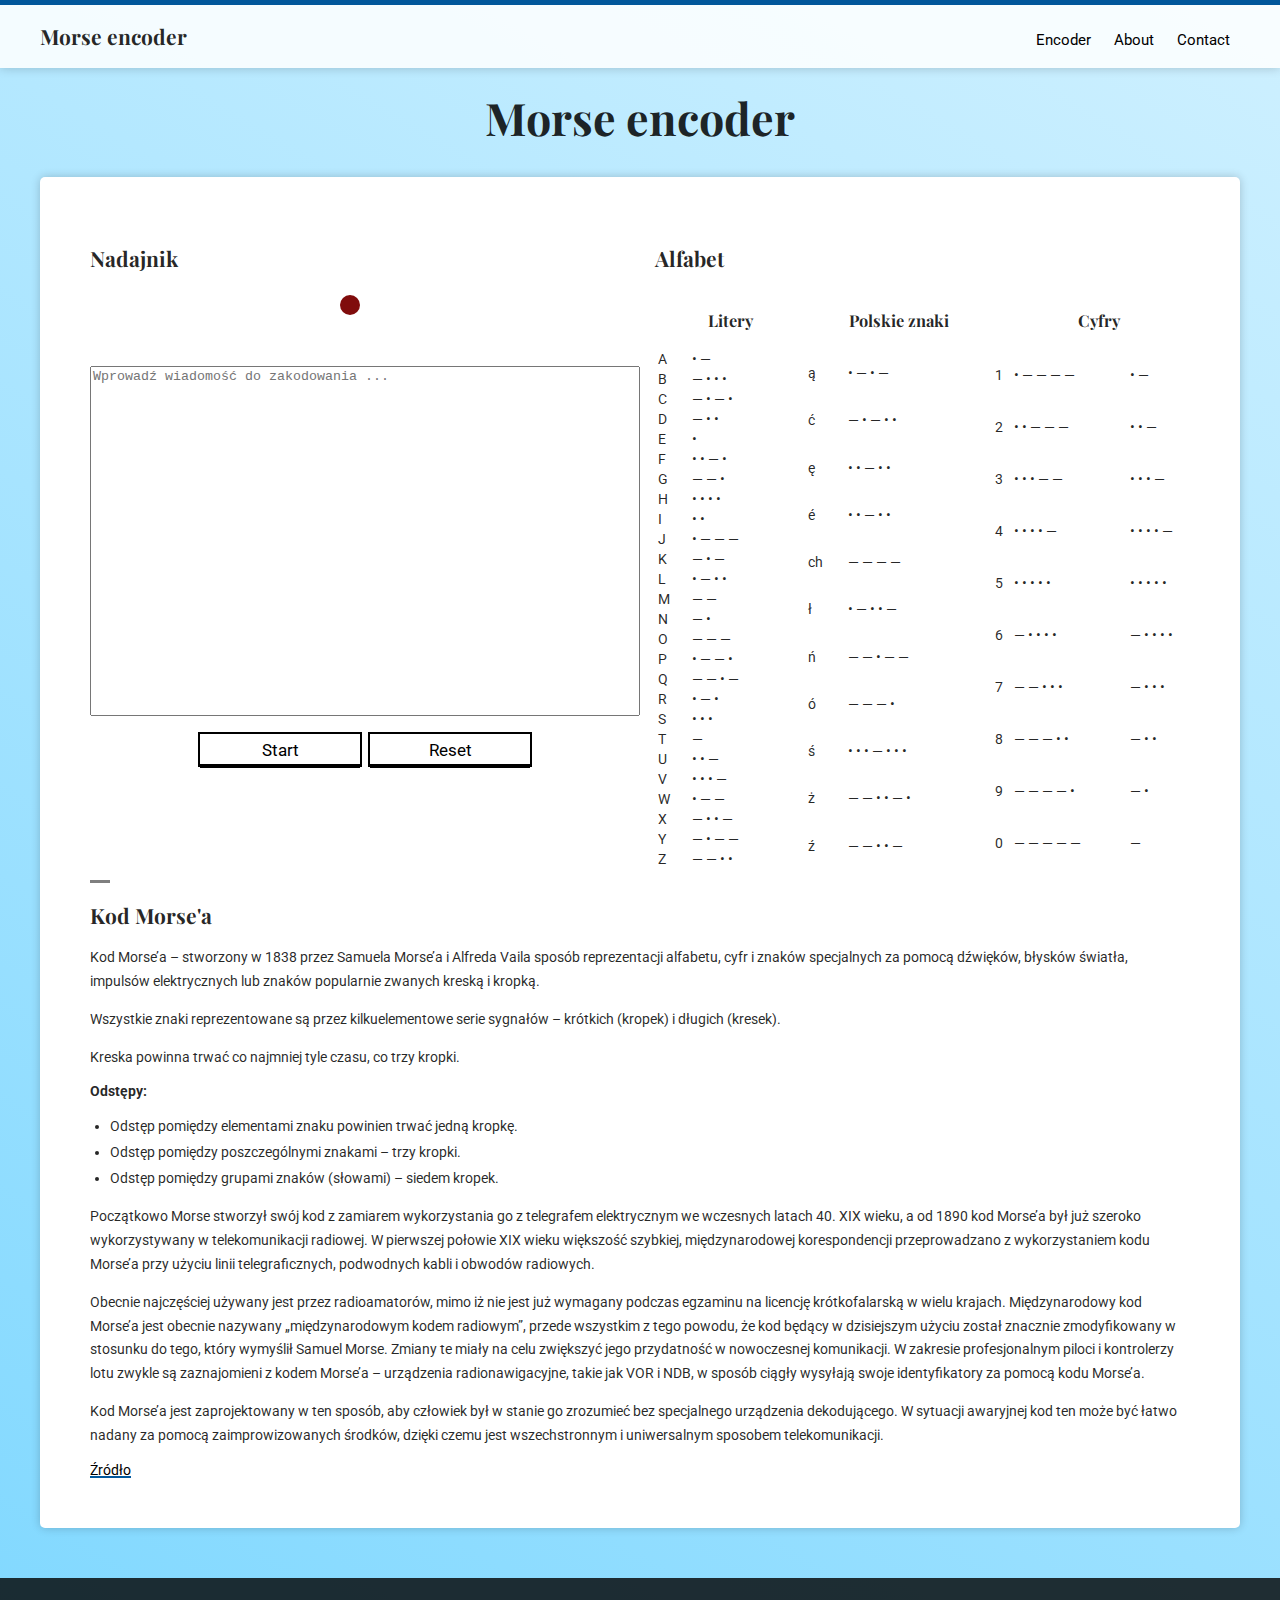
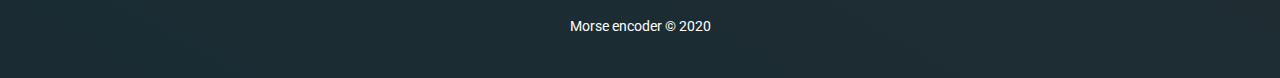
==== index.html @ 6fc6c6e4 "Add transmission tower image asset and move audio file to assets folder" ====
<!DOCTYPE html>
<html lang="pl">

<head>
    <meta charset="UTF-8">
    <meta name="viewport" content="width=device-width, initial-scale=1.0">
    <title>Morse encoder</title>
    <link rel="stylesheet" href="css/style.css">
</head>

<body>

    <div class="topbar">
        <div class="wrapper">
            <h2 class="logo">Morse encoder</h2>
            <ul class="nav">
                <li><a href="#encoder">Encoder</a></li>
                <li><a href="#about">About</a></li>
                <li><a href="#">Contact</a></li>
            </ul>
        </div>
    </div>

    <h1 class="title">Morse encoder</h1>
    <div class="wrapper">
        <div class="container">
            <div class="flex-row">
                <div>
                    <h2 id="encoder">Nadajnik</h2>
                    <div class="output">
                        <div class="flex-row">
                            <div class="flex-half">
                                <div class="blink float-right"></div>
                            </div>
                            <div class="flex-half">
                                <span class="float-left" id="character-display"></span>
                            </div>
                        </div>
                        <div class="flex-row">
                            <div id="outputText">0%</div>
                            <div id="progressBar"></div>
                        </div>
                    </div>
                    <form>
                        <textarea name="message" id="msg" cols="30" rows="10"
                            placeholder="Wprowadź wiadomość do zakodowania ..."></textarea>
                        <div class="controls">
                            <div class="btn"><span>Start</span></div>
                            <div class="btn"><span>Reset</span></div>
                        </div>
                    </form>
                </div>

                <div class="tables-wrapper">
                    <div class="dash left"></div>
                    <h2>Alfabet</h2>
                    <div class="flex-row tables">
                        <table id="letters-table">
                            <thead>
                                <th colspan="2">
                                    <h3>Litery</h3>
                                </th>
                            </thead>
                            <tr>
                                <td>A
                                </td>
                                <td>• —
                                </td>
                            </tr>
                            <tr>
                                <td>B
                                </td>
                                <td>— • • •
                                </td>
                            </tr>

                            <tr>
                                <td>C
                                </td>
                                <td>— • — •
                                </td>
                            </tr>

                            <tr>
                                <td>D
                                </td>
                                <td>— • •
                                </td>
                            </tr>

                            <tr>
                                <td>E
                                </td>
                                <td>•
                                </td>
                            </tr>

                            <tr>
                                <td>F
                                </td>
                                <td>• • — •
                                </td>
                            </tr>

                            <tr>
                                <td>G
                                </td>
                                <td>— — •
                                </td>
                            </tr>

                            <tr>
                                <td>H
                                </td>
                                <td>• • • •
                                </td>
                            </tr>

                            <tr>
                                <td>I
                                </td>
                                <td>• •
                                </td>
                            </tr>

                            <tr>
                                <td>J
                                </td>
                                <td>• — — —
                                </td>
                            </tr>

                            <tr>
                                <td>K
                                </td>
                                <td>— • —
                                </td>
                            </tr>

                            <tr>
                                <td>L
                                </td>
                                <td>• — • •
                                </td>
                            </tr>

                            <tr>
                                <td>M
                                </td>
                                <td>— —
                                </td>
                            </tr>
                            <tr>
                                <td>N
                                </td>
                                <td>— •
                                </td>
                            </tr>
                            <tr>
                                <td>O
                                </td>
                                <td>— — —
                                </td>
                            </tr>
                            <tr>
                                <td>P
                                </td>
                                <td>• — — •
                                </td>
                            </tr>
                            <tr>
                                <td>Q
                                </td>
                                <td>— — • —
                                </td>
                            </tr>
                            <tr>
                                <td>R
                                </td>
                                <td>• — •
                                </td>
                            </tr>
                            <tr>
                                <td>S
                                </td>
                                <td>• • •
                                </td>
                            </tr>
                            <tr>
                                <td>T
                                </td>
                                <td>—
                                </td>
                            </tr>
                            <tr>
                                <td>U
                                </td>
                                <td>• • —
                                </td>
                            </tr>

                            <tr>
                                <td>V
                                </td>
                                <td>• • • —
                                </td>
                            </tr>
                            <tr>
                                <td>W
                                </td>
                                <td>• — —
                                </td>
                            </tr>
                            <tr>
                                <td>X
                                </td>
                                <td>— • • —
                                </td>
                            </tr>
                            <tr>
                                <td>Y
                                </td>
                                <td>— • — —
                                </td>

                            </tr>
                            <tr>
                                <td>Z
                                </td>
                                <td>— — • •
                                </td>
                            </tr>
                        </table>

                        <table id="letters-polish-table">
                            <thead>
                                <th colspan="2">
                                    <h3>Polskie znaki</h3>
                                </th>
                            </thead>
                            <tr>
                                <td>ą
                                </td>
                                <td>• — • —
                                </td>
                            </tr>
                            <tr>
                                <td>ć
                                </td>
                                <td>— • — • •
                                </td>
                            </tr>
                            <tr>
                                <td>ę
                                </td>
                                <td>• • — • •
                                </td>
                            </tr>
                            <tr>
                                <td>é
                                </td>
                                <td>• • — • •
                                </td>
                            </tr>
                            <tr>
                                <td>ch
                                </td>
                                <td>— — — —
                                </td>
                            </tr>
                            <tr>
                                <td>ł
                                </td>
                                <td>• — • • —
                                </td>
                            </tr>
                            <tr>
                                <td>ń
                                </td>
                                <td>— — • — —
                                </td>
                            </tr>
                            <tr>
                                <td>ó
                                </td>
                                <td>— — — •
                                </td>
                            </tr>
                            <tr>
                                <td>ś
                                </td>
                                <td>• • • — • • •
                                </td>
                            </tr>
                            <tr>
                                <td>ż
                                </td>
                                <td>— — • • — •
                                </td>
                            </tr>
                            <tr>
                                <td>ź
                                </td>
                                <td>— — • • —
                                </td>
                            </tr>
                        </table>

                        <table id="numbers-table">
                            <thead>
                                <th colspan="3">
                                    <h3>Cyfry</h3>
                                </th>
                            </thead>
                            <tr>
                                <td>1
                                </td>
                                <td>• — — — —
                                </td>
                                <td>• —
                                </td>
                            </tr>
                            <tr>
                                <td>2
                                </td>
                                <td>• • — — —
                                </td>
                                <td>• • —
                                </td>
                            </tr>
                            <tr>
                                <td>3
                                </td>
                                <td>• • • — —
                                </td>
                                <td>• • • —
                                </td>
                            </tr>
                            <tr>
                                <td>4
                                </td>
                                <td>• • • • —
                                </td>
                                <td>• • • • —
                                </td>
                            </tr>
                            <tr>
                                <td>5
                                </td>
                                <td>• • • • •
                                </td>
                                <td>• • • • •
                                </td>
                            </tr>
                            <tr>
                                <td>6
                                </td>
                                <td>— • • • •
                                </td>
                                <td>— • • • •
                                </td>
                            </tr>
                            <tr>
                                <td>7
                                </td>
                                <td>— — • • •
                                </td>
                                <td>— • • •
                                </td>
                            </tr>
                            <tr>
                                <td>8
                                </td>
                                <td>— — — • •
                                </td>
                                <td>— • •
                                </td>
                            </tr>
                            <tr>
                                <td>9
                                </td>
                                <td>— — — — •
                                </td>
                                <td>— •
                                </td>
                            </tr>
                            <tr>
                                <td>0
                                </td>
                                <td>— — — — —
                                </td>
                                <td>—
                                </td>
                            </tr>
                        </table>
                    </div>
                </div>

            </div>

            <div class="dash left"></div>

            <h2 id="about">Kod Morse'a</h2>

            <p>Kod Morse’a – stworzony w 1838 przez Samuela Morse’a i Alfreda Vaila sposób reprezentacji alfabetu,
                cyfr i znaków specjalnych za pomocą dźwięków, błysków światła, impulsów elektrycznych lub znaków
                popularnie zwanych kreską i kropką.</p>

            <p>Wszystkie znaki reprezentowane są przez kilkuelementowe serie sygnałów – krótkich (kropek) i długich
                (kresek).</p>

            <p>Kreska powinna trwać co najmniej tyle czasu, co trzy kropki.</p>

            <b>Odstępy:</b>
            <ul>
                <li>Odstęp pomiędzy elementami znaku powinien trwać jedną kropkę.</li>
                <li>Odstęp pomiędzy poszczególnymi znakami – trzy kropki.</li>
                <li>Odstęp pomiędzy grupami znaków (słowami) – siedem kropek.</li>
            </ul>

            <p>Początkowo Morse stworzył swój kod z zamiarem wykorzystania go z telegrafem elektrycznym we wczesnych
                latach 40. XIX wieku, a od 1890 kod Morse’a był już szeroko wykorzystywany w telekomunikacji radiowej. W
                pierwszej połowie XIX wieku większość szybkiej, międzynarodowej korespondencji przeprowadzano z
                wykorzystaniem kodu Morse’a przy użyciu linii telegraficznych, podwodnych kabli i obwodów radiowych.</p>

            <p>Obecnie najczęściej używany jest przez radioamatorów, mimo iż nie jest już wymagany podczas egzaminu na
                licencję krótkofalarską w wielu krajach. Międzynarodowy kod Morse’a jest obecnie nazywany
                „międzynarodowym kodem radiowym”, przede wszystkim z tego powodu, że kod będący w dzisiejszym użyciu
                został znacznie zmodyfikowany w stosunku do tego, który wymyślił Samuel Morse. Zmiany te miały na celu
                zwiększyć jego przydatność w nowoczesnej komunikacji. W zakresie profesjonalnym piloci i kontrolerzy
                lotu zwykle są zaznajomieni z kodem Morse’a – urządzenia radionawigacyjne, takie jak VOR i NDB, w sposób
                ciągły wysyłają swoje identyfikatory za pomocą kodu Morse’a.</p>

            <p>Kod Morse’a jest zaprojektowany w ten sposób, aby człowiek był w stanie go zrozumieć bez specjalnego
                urządzenia dekodującego. W sytuacji awaryjnej kod ten może być łatwo nadany za pomocą zaimprowizowanych
                środków, dzięki czemu jest wszechstronnym i uniwersalnym sposobem telekomunikacji.</p>

            <a href="https://pl.wikipedia.org/wiki/Kod_Morse%E2%80%99a" target="_blank">Źródło</a>
        </div>
    </div>

    <footer>
        <div class="wrapper">
            <span class="copyright">Morse encoder &copy; 2020</span>
        </div>
    </footer>

    <audio src="assets/audio/beep.mp3" id="audio" loop></audio>

    <script src="js/main.js"></script>
</body>

</html>
---- css/style.css ----
@import url('https://fonts.googleapis.com/css?family=Playfair+Display|Roboto');

html {
    box-sizing: border-box;
    font-size: 14px;
}

body {
    margin: 0;
    font-family: 'Roboto', Tahoma, Geneva, Verdana, sans-serif;
    height: 100%;
    background: linear-gradient(30deg,#80D8FF, rgb(206, 240, 255));
    color: rgba(0,0,0,0.85);
}

h1, h2, h3, h4, h5, h6 {
    font-family: 'Playfair Display', Times, serif;
}

p {
    line-height: 1.7em;
    font-size: 1rem;
}

ul {
    padding: 0 20px;
}

ul li {
    padding: 5px 0;
}

.container a {
    text-decoration: none;
    color: #000;
    z-index: 3;
    position: relative;
}

.container a::after {
    content: '';
    position: absolute;
    width: 100%;
    height: 2px;
    background: #01579B;
    bottom: 0;
    left: 0;
    z-index: 1;
    transition: all 0.15s;
}

.container a:hover::after {
    height: 100%;
    z-index: -1;
}

.title {
    text-align: center;
    margin-top: 20px;
    font-size: 3.2rem;
}

.wrapper {
    max-width: 60%;
    margin: 0 auto;
}

.container {
    margin: 20px auto;
    padding: 50px;
    background: #fff;
    border-radius: 5px;
    box-shadow: 0 0 10px rgba(0,0,0,0.2);
}

.topbar {
    background: rgba(255,255,255,0.85);
    box-shadow: 0 0 10px rgba(0,0,0,0.2);
    border-top: 5px solid #01579B;
}

.topbar .wrapper {
    display: flex;
    flex-direction: row;
    align-items: baseline;
}

.logo {
    display: inline-block;
    margin-right: 10px;
    flex: 1 0 auto;
}

.nav {
    flex: 0 1 auto;
    list-style: none;
    margin: 0;
    padding: 0;
}

.nav li {
    display: inline-block;
}

.nav li a {
    padding: 15px 10px;
    color: black;
    text-decoration: none;
    font-size: 1.1rem;
    transition: all 0.25s;
}

.nav li a:hover {
    color: #01579B;
}

.dash {
    width: 20px;
    height: 3px;
    background: rgba(0,0,0,0.5);
    margin: 10px auto;
}

.dash.left {
    margin: 10px 0;
}

.flex-row {
    display: flex;
    flex-direction: row;
}

.flex-half {
    flex: 1 0 50%;
}

table {
    flex: 1 0 auto;
}

#msg {
    width: 100%;
    height: 200px;
    resize: none;
    box-sizing: border-box;
}

form {
    margin: auto;
    flex: 1 0 50%;
}

form .controls {
    padding: 10px 0;
}

.controls {
    display: flex;
    justify-content: center;
}

.controls .btn {
    min-width: 150px;
    padding: 5px;
    margin: 3px;
    border: 2px solid black;
    font-size: 1.3em;
    background-color: white;
    color: black;
    cursor: pointer;
    position: relative;
    text-align: center;
}

.controls .btn span {
    position: relative;
    z-index: 30;
    transition: all 0.25s;
    color: black;
    font-size: 1.2rem;
}

.controls .btn:after {
    content: '';
    width: 100%;
    height: 4px;
    background-color: black;
    position: absolute;
    top: 30px;
    left: 0;
    z-index: 1;
    transition: all 0.25s;
}

.controls .btn:hover:after {
    height: 100%;
    top: 0;
    background-color: black;
}

.btn:hover span {
    color: white;
}

.output {
    margin-bottom: 20px;
    flex: 1 0 50%;
    display: flex;
    flex-direction: column;
    align-items: center;
}

.output .flex-row {
    width: 100%;
}

#progressBar {
    align-self: center;
    text-align: right;
    margin-left: 5px;
    height: 5px;
    font-size: 0.8rem;
    transition: all 0.25s;
    width: 0;
    position: relative;
    background-color: rgba(0,0,0,0.2);
    color: white;
}

#progressBar.empty {
    width: 0;
}

#progressBar.complete {
    background-color: lightgreen;
}

#outputText {
    opacity: 1;
}

.float-right {
    float: right;
}

.float-left {
    float: left;
}

.blink {
    width: 20px;
    height: 20px;
    border-radius: 50%;
    background-color: rgb(128, 12, 12);
    transition: all 0.15s;
    margin: 5px;
    margin-bottom: 15px;
}

.blink.on {
    background-color: rgb(204, 22, 22);
    box-shadow: rgba(0, 0, 0, 0.2) 0 -1px 7px 1px, inset #441313 0 -1px 9px, rgba(255, 0, 0, 0.5) 0 2px 12px;
}

.blink.off {
    background-color: rgba(0,0,0,0.2);
}

#character-display {
    text-align: center;
    font-size: 1.6rem;
    display: inline-block;
}

footer {
    background: rgba(0,0,0,0.8);
    color: #fff;
    text-align: center;
    margin-top: 50px;
    min-height: 100px;
}

footer .wrapper {
    display: flex;
    align-content: center;
}

.copyright {
    margin-top: 40px;
    flex: 1 0 auto;
}

@media screen and (max-width: 1000px) {

    .wrapper {
        max-width: 650px;
    }

    .flex-row {
        display: block;
    }

    .output .flex-row {
        display: flex;
    }

    .flex-row.tables {
        display: flex;
    }

}

@media screen and (min-width: 1000px) {
    
    .flex-row > div {
        flex: 1 0 50%;
        box-sizing: border-box;
    }

    #outputText {
        flex: 0 1 auto;
    }

    #progressBar {
        flex: 1 1 auto;
    }

    .tables-wrapper {
        margin-left: 15px;
    }

    .tables-wrapper .dash {
        display: none;
    }

    #msg {
        height: 350px;
    }

}

@media screen and (min-width: 1200px) {

    .wrapper {
        max-width: 1200px;
    }

}
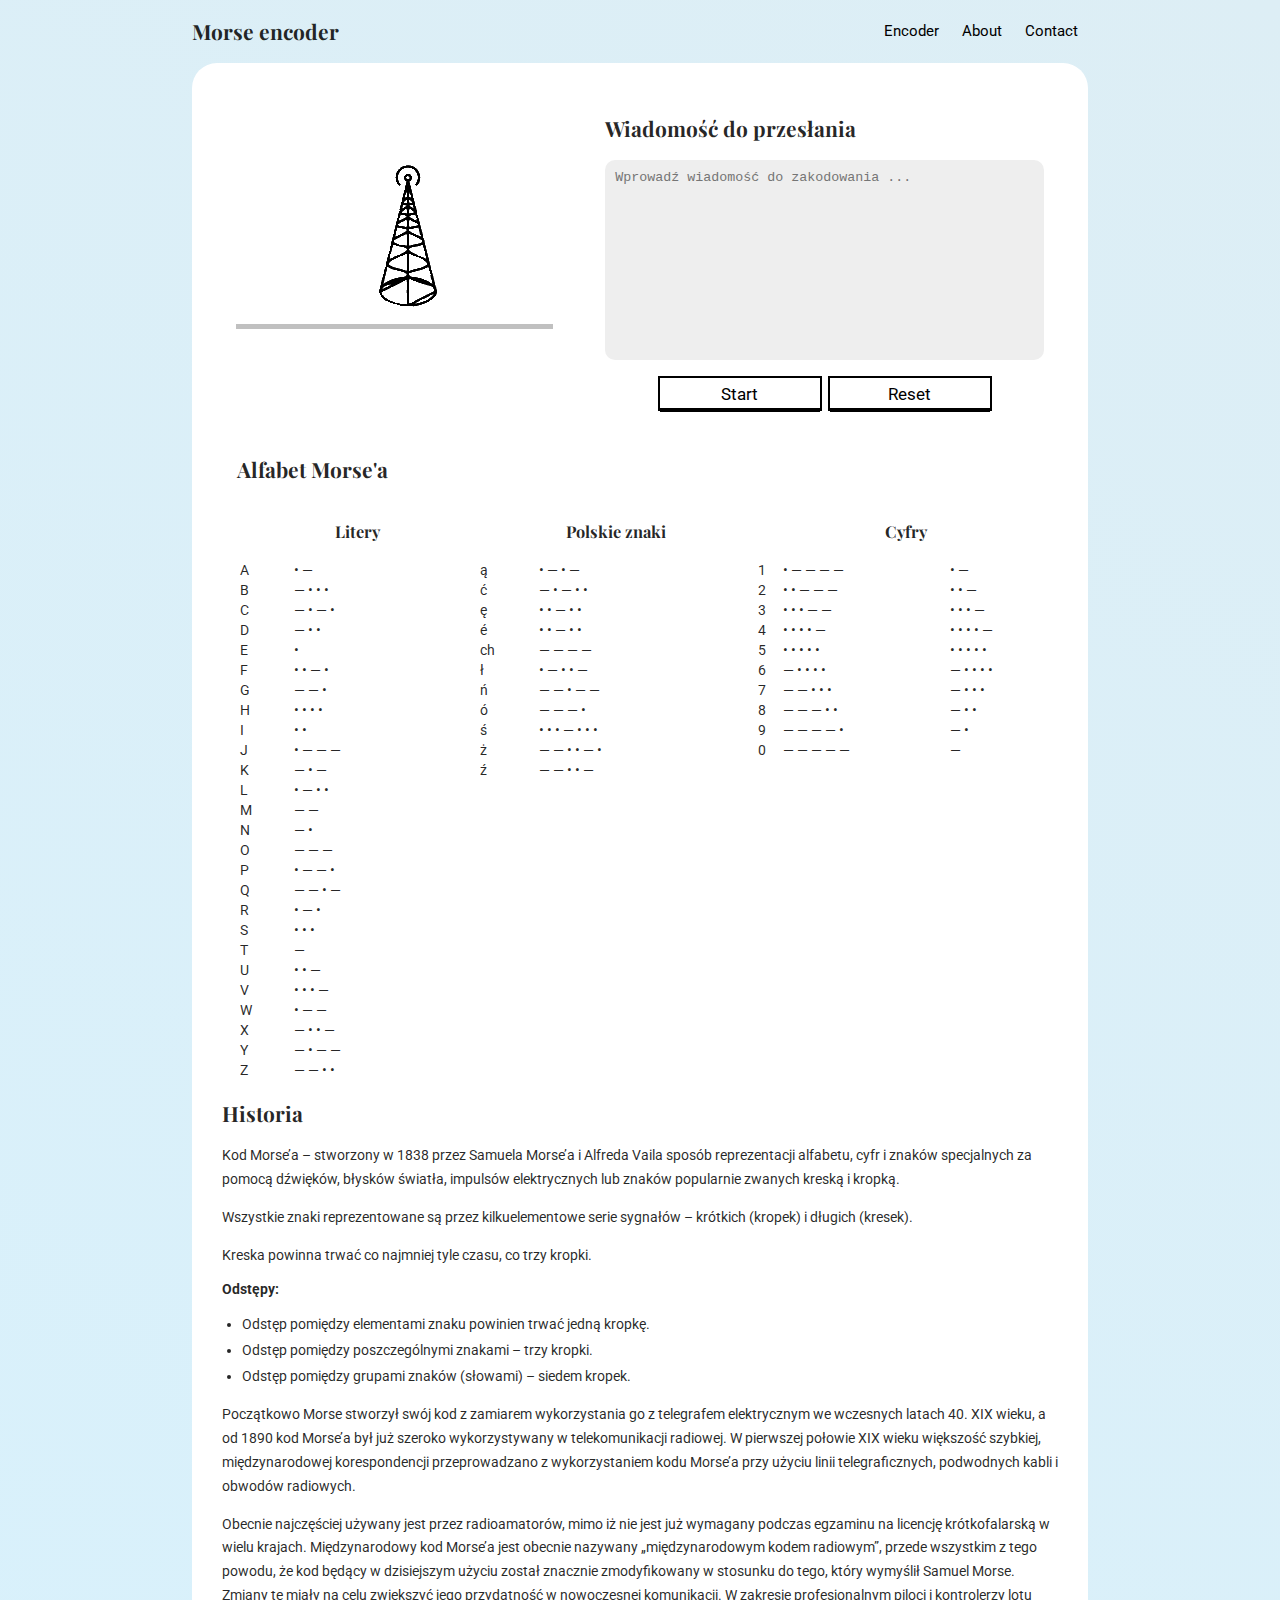
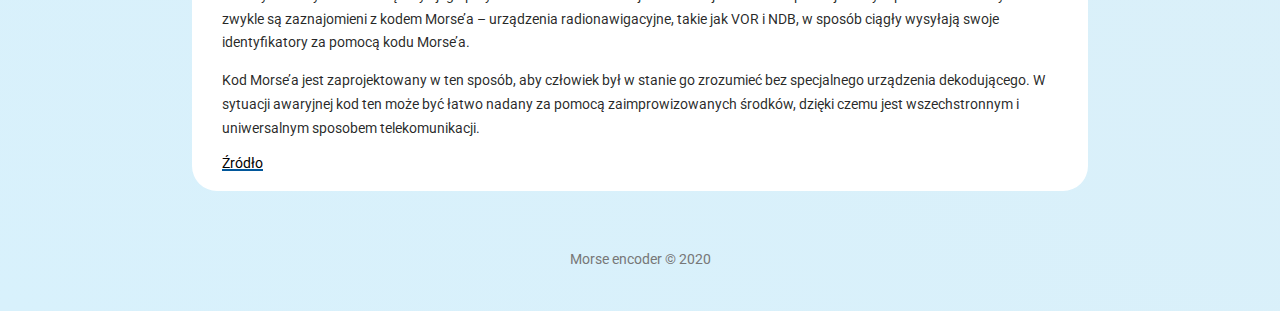
==== commit 13ddbbad: "Fix layout and update main.js to reflect the changes" ====
--- a/index.html
+++ b/index.html
@@ -1,453 +1,745 @@
 <!DOCTYPE html>
 <html lang="pl">
-
-<head>
-    <meta charset="UTF-8">
-    <meta name="viewport" content="width=device-width, initial-scale=1.0">
+  <head>
+    <meta charset="UTF-8" />
+    <meta name="viewport" content="width=device-width, initial-scale=1.0" />
     <title>Morse encoder</title>
-    <link rel="stylesheet" href="css/style.css">
-</head>
-
-<body>
-
+    <link rel="stylesheet" href="css/style.css" />
+  </head>
+
+  <body>
+    <main class="wrapper">
+      <nav class="navbar">
+        <h2 class="logo">Morse encoder</h2>
+        <ul class="nav">
+          <li><a href="#encoder">Encoder</a></li>
+          <li><a href="#about">About</a></li>
+          <li><a href="#">Contact</a></li>
+        </ul>
+      </nav>
+      <div class="container">
+        <section>
+            <div class="flex flex-row flex-center">
+                <div class="m-2 flex-grow-1 flex-column flex-center">
+
+                    <div class="tower">
+                        <div class="blink"></div>
+                        <img src="assets/img/transmission-tower.png" alt="Transsmision tower">
+                    </div>
+
+                    <div class="flex flex-center width-100">
+                        <div class="progress-bar-wrapper width-100">
+                            <div id="progressBar"></div>
+                        </div>
+                        <div id="outputText">0%</div>
+                    </div>
+                    <input type="text" class="hide" id="character-display">
+    <!--                     
+
+                    <div class="output">
+                      <div>
+                        <div>
+                          <div class="blink float-right">wieza</div>
+                        </div>
+                        <div>
+                          <span class="float-left" id="character-display"></span>
+                        </div>
+                      </div>
+                      <div class="flex-row">
+                        <div id="outputText">0%</div>
+                        <div id="progressBar"></div>
+                      </div>
+                    </div> -->
+
+                </div>
+                <div class="m-2 flex-grow-2">
+                    <form>
+                        <h2>Wiadomość do przesłania</h2>
+                      <textarea
+                        name="message"
+                        id="msg"
+                        cols="30"
+                        rows="10"
+                        placeholder="Wprowadź wiadomość do zakodowania ..."
+                        class="input-textarea"
+                      ></textarea>
+                      <div class="controls">
+                        <div class="btn"><span>Start</span></div>
+                        <div class="btn"><span>Reset</span></div>
+                      </div>
+                    </form>
+                </div>
+
+            </div>
+        </section>
+
+        <section>
+          <div class="tables-wrapper">
+            <div class="dash left"></div>
+            <h2>Alfabet Morse'a</h2>
+            <div class="flex flex-row tables">
+              <table id="letters-table">
+                <thead>
+                  <th colspan="2">
+                    <h3>Litery</h3>
+                  </th>
+                </thead>
+                <tr>
+                  <td>A</td>
+                  <td>• —</td>
+                </tr>
+                <tr>
+                  <td>B</td>
+                  <td>— • • •</td>
+                </tr>
+
+                <tr>
+                  <td>C</td>
+                  <td>— • — •</td>
+                </tr>
+
+                <tr>
+                  <td>D</td>
+                  <td>— • •</td>
+                </tr>
+
+                <tr>
+                  <td>E</td>
+                  <td>•</td>
+                </tr>
+
+                <tr>
+                  <td>F</td>
+                  <td>• • — •</td>
+                </tr>
+
+                <tr>
+                  <td>G</td>
+                  <td>— — •</td>
+                </tr>
+
+                <tr>
+                  <td>H</td>
+                  <td>• • • •</td>
+                </tr>
+
+                <tr>
+                  <td>I</td>
+                  <td>• •</td>
+                </tr>
+
+                <tr>
+                  <td>J</td>
+                  <td>• — — —</td>
+                </tr>
+
+                <tr>
+                  <td>K</td>
+                  <td>— • —</td>
+                </tr>
+
+                <tr>
+                  <td>L</td>
+                  <td>• — • •</td>
+                </tr>
+
+                <tr>
+                  <td>M</td>
+                  <td>— —</td>
+                </tr>
+                <tr>
+                  <td>N</td>
+                  <td>— •</td>
+                </tr>
+                <tr>
+                  <td>O</td>
+                  <td>— — —</td>
+                </tr>
+                <tr>
+                  <td>P</td>
+                  <td>• — — •</td>
+                </tr>
+                <tr>
+                  <td>Q</td>
+                  <td>— — • —</td>
+                </tr>
+                <tr>
+                  <td>R</td>
+                  <td>• — •</td>
+                </tr>
+                <tr>
+                  <td>S</td>
+                  <td>• • •</td>
+                </tr>
+                <tr>
+                  <td>T</td>
+                  <td>—</td>
+                </tr>
+                <tr>
+                  <td>U</td>
+                  <td>• • —</td>
+                </tr>
+
+                <tr>
+                  <td>V</td>
+                  <td>• • • —</td>
+                </tr>
+                <tr>
+                  <td>W</td>
+                  <td>• — —</td>
+                </tr>
+                <tr>
+                  <td>X</td>
+                  <td>— • • —</td>
+                </tr>
+                <tr>
+                  <td>Y</td>
+                  <td>— • — —</td>
+                </tr>
+                <tr>
+                  <td>Z</td>
+                  <td>— — • •</td>
+                </tr>
+              </table>
+
+              <table id="letters-polish-table">
+                <thead>
+                  <th colspan="2">
+                    <h3>Polskie znaki</h3>
+                  </th>
+                </thead>
+                <tr>
+                  <td>ą</td>
+                  <td>• — • —</td>
+                </tr>
+                <tr>
+                  <td>ć</td>
+                  <td>— • — • •</td>
+                </tr>
+                <tr>
+                  <td>ę</td>
+                  <td>• • — • •</td>
+                </tr>
+                <tr>
+                  <td>é</td>
+                  <td>• • — • •</td>
+                </tr>
+                <tr>
+                  <td>ch</td>
+                  <td>— — — —</td>
+                </tr>
+                <tr>
+                  <td>ł</td>
+                  <td>• — • • —</td>
+                </tr>
+                <tr>
+                  <td>ń</td>
+                  <td>— — • — —</td>
+                </tr>
+                <tr>
+                  <td>ó</td>
+                  <td>— — — •</td>
+                </tr>
+                <tr>
+                  <td>ś</td>
+                  <td>• • • — • • •</td>
+                </tr>
+                <tr>
+                  <td>ż</td>
+                  <td>— — • • — •</td>
+                </tr>
+                <tr>
+                  <td>ź</td>
+                  <td>— — • • —</td>
+                </tr>
+              </table>
+
+              <table id="numbers-table">
+                <thead>
+                  <th colspan="3">
+                    <h3>Cyfry</h3>
+                  </th>
+                </thead>
+                <tr>
+                  <td>1</td>
+                  <td>• — — — —</td>
+                  <td>• —</td>
+                </tr>
+                <tr>
+                  <td>2</td>
+                  <td>• • — — —</td>
+                  <td>• • —</td>
+                </tr>
+                <tr>
+                  <td>3</td>
+                  <td>• • • — —</td>
+                  <td>• • • —</td>
+                </tr>
+                <tr>
+                  <td>4</td>
+                  <td>• • • • —</td>
+                  <td>• • • • —</td>
+                </tr>
+                <tr>
+                  <td>5</td>
+                  <td>• • • • •</td>
+                  <td>• • • • •</td>
+                </tr>
+                <tr>
+                  <td>6</td>
+                  <td>— • • • •</td>
+                  <td>— • • • •</td>
+                </tr>
+                <tr>
+                  <td>7</td>
+                  <td>— — • • •</td>
+                  <td>— • • •</td>
+                </tr>
+                <tr>
+                  <td>8</td>
+                  <td>— — — • •</td>
+                  <td>— • •</td>
+                </tr>
+                <tr>
+                  <td>9</td>
+                  <td>— — — — •</td>
+                  <td>— •</td>
+                </tr>
+                <tr>
+                  <td>0</td>
+                  <td>— — — — —</td>
+                  <td>—</td>
+                </tr>
+              </table>
+            </div>
+          </div>
+        </section>
+
+        <section>
+          <h2 id="about">Historia</h2>
+
+          <p>
+            Kod Morse’a – stworzony w 1838 przez Samuela Morse’a i Alfreda Vaila
+            sposób reprezentacji alfabetu, cyfr i znaków specjalnych za pomocą
+            dźwięków, błysków światła, impulsów elektrycznych lub znaków
+            popularnie zwanych kreską i kropką.
+          </p>
+
+          <p>
+            Wszystkie znaki reprezentowane są przez kilkuelementowe serie
+            sygnałów – krótkich (kropek) i długich (kresek).
+          </p>
+
+          <p>Kreska powinna trwać co najmniej tyle czasu, co trzy kropki.</p>
+
+          <b>Odstępy:</b>
+          <ul>
+            <li>
+              Odstęp pomiędzy elementami znaku powinien trwać jedną kropkę.
+            </li>
+            <li>Odstęp pomiędzy poszczególnymi znakami – trzy kropki.</li>
+            <li>Odstęp pomiędzy grupami znaków (słowami) – siedem kropek.</li>
+          </ul>
+
+          <p>
+            Początkowo Morse stworzył swój kod z zamiarem wykorzystania go z
+            telegrafem elektrycznym we wczesnych latach 40. XIX wieku, a od 1890
+            kod Morse’a był już szeroko wykorzystywany w telekomunikacji
+            radiowej. W pierwszej połowie XIX wieku większość szybkiej,
+            międzynarodowej korespondencji przeprowadzano z wykorzystaniem kodu
+            Morse’a przy użyciu linii telegraficznych, podwodnych kabli i
+            obwodów radiowych.
+          </p>
+
+          <p>
+            Obecnie najczęściej używany jest przez radioamatorów, mimo iż nie
+            jest już wymagany podczas egzaminu na licencję krótkofalarską w
+            wielu krajach. Międzynarodowy kod Morse’a jest obecnie nazywany
+            „międzynarodowym kodem radiowym”, przede wszystkim z tego powodu, że
+            kod będący w dzisiejszym użyciu został znacznie zmodyfikowany w
+            stosunku do tego, który wymyślił Samuel Morse. Zmiany te miały na
+            celu zwiększyć jego przydatność w nowoczesnej komunikacji. W
+            zakresie profesjonalnym piloci i kontrolerzy lotu zwykle są
+            zaznajomieni z kodem Morse’a – urządzenia radionawigacyjne, takie
+            jak VOR i NDB, w sposób ciągły wysyłają swoje identyfikatory za
+            pomocą kodu Morse’a.
+          </p>
+
+          <p>
+            Kod Morse’a jest zaprojektowany w ten sposób, aby człowiek był w
+            stanie go zrozumieć bez specjalnego urządzenia dekodującego. W
+            sytuacji awaryjnej kod ten może być łatwo nadany za pomocą
+            zaimprowizowanych środków, dzięki czemu jest wszechstronnym i
+            uniwersalnym sposobem telekomunikacji.
+          </p>
+
+          <a
+            href="https://pl.wikipedia.org/wiki/Kod_Morse%E2%80%99a"
+            target="_blank"
+            >Źródło</a
+          >
+        </section>
+      </div>
+    </main>
+<!--
     <div class="topbar">
-        <div class="wrapper">
-            <h2 class="logo">Morse encoder</h2>
-            <ul class="nav">
-                <li><a href="#encoder">Encoder</a></li>
-                <li><a href="#about">About</a></li>
-                <li><a href="#">Contact</a></li>
-            </ul>
-        </div>
+      <div class="wrapper">
+        <h2 class="logo">Morse encoder</h2>
+        <ul class="nav">
+          <li><a href="#encoder">Encoder</a></li>
+          <li><a href="#about">About</a></li>
+          <li><a href="#">Contact</a></li>
+        </ul>
+      </div>
     </div>
 
     <h1 class="title">Morse encoder</h1>
     <div class="wrapper">
-        <div class="container">
-            <div class="flex-row">
-                <div>
-                    <h2 id="encoder">Nadajnik</h2>
-                    <div class="output">
-                        <div class="flex-row">
-                            <div class="flex-half">
-                                <div class="blink float-right"></div>
-                            </div>
-                            <div class="flex-half">
-                                <span class="float-left" id="character-display"></span>
-                            </div>
-                        </div>
-                        <div class="flex-row">
-                            <div id="outputText">0%</div>
-                            <div id="progressBar"></div>
-                        </div>
-                    </div>
-                    <form>
-                        <textarea name="message" id="msg" cols="30" rows="10"
-                            placeholder="Wprowadź wiadomość do zakodowania ..."></textarea>
-                        <div class="controls">
-                            <div class="btn"><span>Start</span></div>
-                            <div class="btn"><span>Reset</span></div>
-                        </div>
-                    </form>
+      <div class="container">
+        <div class="flex-row">
+          <div>
+            <h2 id="encoder">Nadajnik</h2>
+            <div class="output">
+              <div class="flex-row">
+                <div class="flex-half">
+                  <div class="blink float-right"></div>
                 </div>
-
-                <div class="tables-wrapper">
-                    <div class="dash left"></div>
-                    <h2>Alfabet</h2>
-                    <div class="flex-row tables">
-                        <table id="letters-table">
-                            <thead>
-                                <th colspan="2">
-                                    <h3>Litery</h3>
-                                </th>
-                            </thead>
-                            <tr>
-                                <td>A
-                                </td>
-                                <td>• —
-                                </td>
-                            </tr>
-                            <tr>
-                                <td>B
-                                </td>
-                                <td>— • • •
-                                </td>
-                            </tr>
-
-                            <tr>
-                                <td>C
-                                </td>
-                                <td>— • — •
-                                </td>
-                            </tr>
-
-                            <tr>
-                                <td>D
-                                </td>
-                                <td>— • •
-                                </td>
-                            </tr>
-
-                            <tr>
-                                <td>E
-                                </td>
-                                <td>•
-                                </td>
-                            </tr>
-
-                            <tr>
-                                <td>F
-                                </td>
-                                <td>• • — •
-                                </td>
-                            </tr>
-
-                            <tr>
-                                <td>G
-                                </td>
-                                <td>— — •
-                                </td>
-                            </tr>
-
-                            <tr>
-                                <td>H
-                                </td>
-                                <td>• • • •
-                                </td>
-                            </tr>
-
-                            <tr>
-                                <td>I
-                                </td>
-                                <td>• •
-                                </td>
-                            </tr>
-
-                            <tr>
-                                <td>J
-                                </td>
-                                <td>• — — —
-                                </td>
-                            </tr>
-
-                            <tr>
-                                <td>K
-                                </td>
-                                <td>— • —
-                                </td>
-                            </tr>
-
-                            <tr>
-                                <td>L
-                                </td>
-                                <td>• — • •
-                                </td>
-                            </tr>
-
-                            <tr>
-                                <td>M
-                                </td>
-                                <td>— —
-                                </td>
-                            </tr>
-                            <tr>
-                                <td>N
-                                </td>
-                                <td>— •
-                                </td>
-                            </tr>
-                            <tr>
-                                <td>O
-                                </td>
-                                <td>— — —
-                                </td>
-                            </tr>
-                            <tr>
-                                <td>P
-                                </td>
-                                <td>• — — •
-                                </td>
-                            </tr>
-                            <tr>
-                                <td>Q
-                                </td>
-                                <td>— — • —
-                                </td>
-                            </tr>
-                            <tr>
-                                <td>R
-                                </td>
-                                <td>• — •
-                                </td>
-                            </tr>
-                            <tr>
-                                <td>S
-                                </td>
-                                <td>• • •
-                                </td>
-                            </tr>
-                            <tr>
-                                <td>T
-                                </td>
-                                <td>—
-                                </td>
-                            </tr>
-                            <tr>
-                                <td>U
-                                </td>
-                                <td>• • —
-                                </td>
-                            </tr>
-
-                            <tr>
-                                <td>V
-                                </td>
-                                <td>• • • —
-                                </td>
-                            </tr>
-                            <tr>
-                                <td>W
-                                </td>
-                                <td>• — —
-                                </td>
-                            </tr>
-                            <tr>
-                                <td>X
-                                </td>
-                                <td>— • • —
-                                </td>
-                            </tr>
-                            <tr>
-                                <td>Y
-                                </td>
-                                <td>— • — —
-                                </td>
-
-                            </tr>
-                            <tr>
-                                <td>Z
-                                </td>
-                                <td>— — • •
-                                </td>
-                            </tr>
-                        </table>
-
-                        <table id="letters-polish-table">
-                            <thead>
-                                <th colspan="2">
-                                    <h3>Polskie znaki</h3>
-                                </th>
-                            </thead>
-                            <tr>
-                                <td>ą
-                                </td>
-                                <td>• — • —
-                                </td>
-                            </tr>
-                            <tr>
-                                <td>ć
-                                </td>
-                                <td>— • — • •
-                                </td>
-                            </tr>
-                            <tr>
-                                <td>ę
-                                </td>
-                                <td>• • — • •
-                                </td>
-                            </tr>
-                            <tr>
-                                <td>é
-                                </td>
-                                <td>• • — • •
-                                </td>
-                            </tr>
-                            <tr>
-                                <td>ch
-                                </td>
-                                <td>— — — —
-                                </td>
-                            </tr>
-                            <tr>
-                                <td>ł
-                                </td>
-                                <td>• — • • —
-                                </td>
-                            </tr>
-                            <tr>
-                                <td>ń
-                                </td>
-                                <td>— — • — —
-                                </td>
-                            </tr>
-                            <tr>
-                                <td>ó
-                                </td>
-                                <td>— — — •
-                                </td>
-                            </tr>
-                            <tr>
-                                <td>ś
-                                </td>
-                                <td>• • • — • • •
-                                </td>
-                            </tr>
-                            <tr>
-                                <td>ż
-                                </td>
-                                <td>— — • • — •
-                                </td>
-                            </tr>
-                            <tr>
-                                <td>ź
-                                </td>
-                                <td>— — • • —
-                                </td>
-                            </tr>
-                        </table>
-
-                        <table id="numbers-table">
-                            <thead>
-                                <th colspan="3">
-                                    <h3>Cyfry</h3>
-                                </th>
-                            </thead>
-                            <tr>
-                                <td>1
-                                </td>
-                                <td>• — — — —
-                                </td>
-                                <td>• —
-                                </td>
-                            </tr>
-                            <tr>
-                                <td>2
-                                </td>
-                                <td>• • — — —
-                                </td>
-                                <td>• • —
-                                </td>
-                            </tr>
-                            <tr>
-                                <td>3
-                                </td>
-                                <td>• • • — —
-                                </td>
-                                <td>• • • —
-                                </td>
-                            </tr>
-                            <tr>
-                                <td>4
-                                </td>
-                                <td>• • • • —
-                                </td>
-                                <td>• • • • —
-                                </td>
-                            </tr>
-                            <tr>
-                                <td>5
-                                </td>
-                                <td>• • • • •
-                                </td>
-                                <td>• • • • •
-                                </td>
-                            </tr>
-                            <tr>
-                                <td>6
-                                </td>
-                                <td>— • • • •
-                                </td>
-                                <td>— • • • •
-                                </td>
-                            </tr>
-                            <tr>
-                                <td>7
-                                </td>
-                                <td>— — • • •
-                                </td>
-                                <td>— • • •
-                                </td>
-                            </tr>
-                            <tr>
-                                <td>8
-                                </td>
-                                <td>— — — • •
-                                </td>
-                                <td>— • •
-                                </td>
-                            </tr>
-                            <tr>
-                                <td>9
-                                </td>
-                                <td>— — — — •
-                                </td>
-                                <td>— •
-                                </td>
-                            </tr>
-                            <tr>
-                                <td>0
-                                </td>
-                                <td>— — — — —
-                                </td>
-                                <td>—
-                                </td>
-                            </tr>
-                        </table>
-                    </div>
+                <div class="flex-half">
+                  <span class="float-left" id="character-display"></span>
                 </div>
-
+              </div>
+              <div class="flex-row">
+                <div id="outputText">0%</div>
+                <div id="progressBar"></div>
+              </div>
             </div>
-
+            <form>
+              <textarea
+                name="message"
+                id="msg"
+                cols="30"
+                rows="10"
+                placeholder="Wprowadź wiadomość do zakodowania ..."
+              ></textarea>
+              <div class="controls">
+                <div class="btn"><span>Start</span></div>
+                <div class="btn"><span>Reset</span></div>
+              </div>
+            </form>
+          </div>
+
+          <div class="tables-wrapper">
             <div class="dash left"></div>
-
-            <h2 id="about">Kod Morse'a</h2>
-
-            <p>Kod Morse’a – stworzony w 1838 przez Samuela Morse’a i Alfreda Vaila sposób reprezentacji alfabetu,
-                cyfr i znaków specjalnych za pomocą dźwięków, błysków światła, impulsów elektrycznych lub znaków
-                popularnie zwanych kreską i kropką.</p>
-
-            <p>Wszystkie znaki reprezentowane są przez kilkuelementowe serie sygnałów – krótkich (kropek) i długich
-                (kresek).</p>
-
-            <p>Kreska powinna trwać co najmniej tyle czasu, co trzy kropki.</p>
-
-            <b>Odstępy:</b>
-            <ul>
-                <li>Odstęp pomiędzy elementami znaku powinien trwać jedną kropkę.</li>
-                <li>Odstęp pomiędzy poszczególnymi znakami – trzy kropki.</li>
-                <li>Odstęp pomiędzy grupami znaków (słowami) – siedem kropek.</li>
-            </ul>
-
-            <p>Początkowo Morse stworzył swój kod z zamiarem wykorzystania go z telegrafem elektrycznym we wczesnych
-                latach 40. XIX wieku, a od 1890 kod Morse’a był już szeroko wykorzystywany w telekomunikacji radiowej. W
-                pierwszej połowie XIX wieku większość szybkiej, międzynarodowej korespondencji przeprowadzano z
-                wykorzystaniem kodu Morse’a przy użyciu linii telegraficznych, podwodnych kabli i obwodów radiowych.</p>
-
-            <p>Obecnie najczęściej używany jest przez radioamatorów, mimo iż nie jest już wymagany podczas egzaminu na
-                licencję krótkofalarską w wielu krajach. Międzynarodowy kod Morse’a jest obecnie nazywany
-                „międzynarodowym kodem radiowym”, przede wszystkim z tego powodu, że kod będący w dzisiejszym użyciu
-                został znacznie zmodyfikowany w stosunku do tego, który wymyślił Samuel Morse. Zmiany te miały na celu
-                zwiększyć jego przydatność w nowoczesnej komunikacji. W zakresie profesjonalnym piloci i kontrolerzy
-                lotu zwykle są zaznajomieni z kodem Morse’a – urządzenia radionawigacyjne, takie jak VOR i NDB, w sposób
-                ciągły wysyłają swoje identyfikatory za pomocą kodu Morse’a.</p>
-
-            <p>Kod Morse’a jest zaprojektowany w ten sposób, aby człowiek był w stanie go zrozumieć bez specjalnego
-                urządzenia dekodującego. W sytuacji awaryjnej kod ten może być łatwo nadany za pomocą zaimprowizowanych
-                środków, dzięki czemu jest wszechstronnym i uniwersalnym sposobem telekomunikacji.</p>
-
-            <a href="https://pl.wikipedia.org/wiki/Kod_Morse%E2%80%99a" target="_blank">Źródło</a>
+            <h2>Alfabet</h2>
+            <div class="flex-row tables">
+              <table id="letters-table">
+                <thead>
+                  <th colspan="2">
+                    <h3>Litery</h3>
+                  </th>
+                </thead>
+                <tr>
+                  <td>A</td>
+                  <td>• —</td>
+                </tr>
+                <tr>
+                  <td>B</td>
+                  <td>— • • •</td>
+                </tr>
+
+                <tr>
+                  <td>C</td>
+                  <td>— • — •</td>
+                </tr>
+
+                <tr>
+                  <td>D</td>
+                  <td>— • •</td>
+                </tr>
+
+                <tr>
+                  <td>E</td>
+                  <td>•</td>
+                </tr>
+
+                <tr>
+                  <td>F</td>
+                  <td>• • — •</td>
+                </tr>
+
+                <tr>
+                  <td>G</td>
+                  <td>— — •</td>
+                </tr>
+
+                <tr>
+                  <td>H</td>
+                  <td>• • • •</td>
+                </tr>
+
+                <tr>
+                  <td>I</td>
+                  <td>• •</td>
+                </tr>
+
+                <tr>
+                  <td>J</td>
+                  <td>• — — —</td>
+                </tr>
+
+                <tr>
+                  <td>K</td>
+                  <td>— • —</td>
+                </tr>
+
+                <tr>
+                  <td>L</td>
+                  <td>• — • •</td>
+                </tr>
+
+                <tr>
+                  <td>M</td>
+                  <td>— —</td>
+                </tr>
+                <tr>
+                  <td>N</td>
+                  <td>— •</td>
+                </tr>
+                <tr>
+                  <td>O</td>
+                  <td>— — —</td>
+                </tr>
+                <tr>
+                  <td>P</td>
+                  <td>• — — •</td>
+                </tr>
+                <tr>
+                  <td>Q</td>
+                  <td>— — • —</td>
+                </tr>
+                <tr>
+                  <td>R</td>
+                  <td>• — •</td>
+                </tr>
+                <tr>
+                  <td>S</td>
+                  <td>• • •</td>
+                </tr>
+                <tr>
+                  <td>T</td>
+                  <td>—</td>
+                </tr>
+                <tr>
+                  <td>U</td>
+                  <td>• • —</td>
+                </tr>
+
+                <tr>
+                  <td>V</td>
+                  <td>• • • —</td>
+                </tr>
+                <tr>
+                  <td>W</td>
+                  <td>• — —</td>
+                </tr>
+                <tr>
+                  <td>X</td>
+                  <td>— • • —</td>
+                </tr>
+                <tr>
+                  <td>Y</td>
+                  <td>— • — —</td>
+                </tr>
+                <tr>
+                  <td>Z</td>
+                  <td>— — • •</td>
+                </tr>
+              </table>
+
+              <table id="letters-polish-table">
+                <thead>
+                  <th colspan="2">
+                    <h3>Polskie znaki</h3>
+                  </th>
+                </thead>
+                <tr>
+                  <td>ą</td>
+                  <td>• — • —</td>
+                </tr>
+                <tr>
+                  <td>ć</td>
+                  <td>— • — • •</td>
+                </tr>
+                <tr>
+                  <td>ę</td>
+                  <td>• • — • •</td>
+                </tr>
+                <tr>
+                  <td>é</td>
+                  <td>• • — • •</td>
+                </tr>
+                <tr>
+                  <td>ch</td>
+                  <td>— — — —</td>
+                </tr>
+                <tr>
+                  <td>ł</td>
+                  <td>• — • • —</td>
+                </tr>
+                <tr>
+                  <td>ń</td>
+                  <td>— — • — —</td>
+                </tr>
+                <tr>
+                  <td>ó</td>
+                  <td>— — — •</td>
+                </tr>
+                <tr>
+                  <td>ś</td>
+                  <td>• • • — • • •</td>
+                </tr>
+                <tr>
+                  <td>ż</td>
+                  <td>— — • • — •</td>
+                </tr>
+                <tr>
+                  <td>ź</td>
+                  <td>— — • • —</td>
+                </tr>
+              </table>
+
+              <table id="numbers-table">
+                <thead>
+                  <th colspan="3">
+                    <h3>Cyfry</h3>
+                  </th>
+                </thead>
+                <tr>
+                  <td>1</td>
+                  <td>• — — — —</td>
+                  <td>• —</td>
+                </tr>
+                <tr>
+                  <td>2</td>
+                  <td>• • — — —</td>
+                  <td>• • —</td>
+                </tr>
+                <tr>
+                  <td>3</td>
+                  <td>• • • — —</td>
+                  <td>• • • —</td>
+                </tr>
+                <tr>
+                  <td>4</td>
+                  <td>• • • • —</td>
+                  <td>• • • • —</td>
+                </tr>
+                <tr>
+                  <td>5</td>
+                  <td>• • • • •</td>
+                  <td>• • • • •</td>
+                </tr>
+                <tr>
+                  <td>6</td>
+                  <td>— • • • •</td>
+                  <td>— • • • •</td>
+                </tr>
+                <tr>
+                  <td>7</td>
+                  <td>— — • • •</td>
+                  <td>— • • •</td>
+                </tr>
+                <tr>
+                  <td>8</td>
+                  <td>— — — • •</td>
+                  <td>— • •</td>
+                </tr>
+                <tr>
+                  <td>9</td>
+                  <td>— — — — •</td>
+                  <td>— •</td>
+                </tr>
+                <tr>
+                  <td>0</td>
+                  <td>— — — — —</td>
+                  <td>—</td>
+                </tr>
+              </table>
+            </div>
+          </div>
         </div>
+
+        <div class="dash left"></div>
+
+        <h2 id="about">Kod Morse'a</h2>
+
+        <p>
+          Kod Morse’a – stworzony w 1838 przez Samuela Morse’a i Alfreda Vaila
+          sposób reprezentacji alfabetu, cyfr i znaków specjalnych za pomocą
+          dźwięków, błysków światła, impulsów elektrycznych lub znaków
+          popularnie zwanych kreską i kropką.
+        </p>
+
+        <p>
+          Wszystkie znaki reprezentowane są przez kilkuelementowe serie sygnałów
+          – krótkich (kropek) i długich (kresek).
+        </p>
+
+        <p>Kreska powinna trwać co najmniej tyle czasu, co trzy kropki.</p>
+
+        <b>Odstępy:</b>
+        <ul>
+          <li>Odstęp pomiędzy elementami znaku powinien trwać jedną kropkę.</li>
+          <li>Odstęp pomiędzy poszczególnymi znakami – trzy kropki.</li>
+          <li>Odstęp pomiędzy grupami znaków (słowami) – siedem kropek.</li>
+        </ul>
+
+        <p>
+          Początkowo Morse stworzył swój kod z zamiarem wykorzystania go z
+          telegrafem elektrycznym we wczesnych latach 40. XIX wieku, a od 1890
+          kod Morse’a był już szeroko wykorzystywany w telekomunikacji radiowej.
+          W pierwszej połowie XIX wieku większość szybkiej, międzynarodowej
+          korespondencji przeprowadzano z wykorzystaniem kodu Morse’a przy
+          użyciu linii telegraficznych, podwodnych kabli i obwodów radiowych.
+        </p>
+
+        <p>
+          Obecnie najczęściej używany jest przez radioamatorów, mimo iż nie jest
+          już wymagany podczas egzaminu na licencję krótkofalarską w wielu
+          krajach. Międzynarodowy kod Morse’a jest obecnie nazywany
+          „międzynarodowym kodem radiowym”, przede wszystkim z tego powodu, że
+          kod będący w dzisiejszym użyciu został znacznie zmodyfikowany w
+          stosunku do tego, który wymyślił Samuel Morse. Zmiany te miały na celu
+          zwiększyć jego przydatność w nowoczesnej komunikacji. W zakresie
+          profesjonalnym piloci i kontrolerzy lotu zwykle są zaznajomieni z
+          kodem Morse’a – urządzenia radionawigacyjne, takie jak VOR i NDB, w
+          sposób ciągły wysyłają swoje identyfikatory za pomocą kodu Morse’a.
+        </p>
+
+        <p>
+          Kod Morse’a jest zaprojektowany w ten sposób, aby człowiek był w
+          stanie go zrozumieć bez specjalnego urządzenia dekodującego. W
+          sytuacji awaryjnej kod ten może być łatwo nadany za pomocą
+          zaimprowizowanych środków, dzięki czemu jest wszechstronnym i
+          uniwersalnym sposobem telekomunikacji.
+        </p>
+
+        <a
+          href="https://pl.wikipedia.org/wiki/Kod_Morse%E2%80%99a"
+          target="_blank"
+          >Źródło</a
+        >
+      </div>
     </div>
-
+-->
     <footer>
-        <div class="wrapper">
-            <span class="copyright">Morse encoder &copy; 2020</span>
-        </div>
+      <div class="wrapper">
+        <span class="copyright">Morse encoder &copy; 2020</span>
+      </div>
     </footer>
 
     <audio src="assets/audio/beep.mp3" id="audio" loop></audio>
 
     <script src="js/main.js"></script>
-</body>
-
+  </body>
 </html>
--- a/css/style.css
+++ b/css/style.css
@@ -9,7 +9,7 @@
     margin: 0;
     font-family: 'Roboto', Tahoma, Geneva, Verdana, sans-serif;
     height: 100%;
-    background: linear-gradient(30deg,#80D8FF, rgb(206, 240, 255));
+    background: linear-gradient(30deg,#d8f1fc, rgb(221, 238, 245));
     color: rgba(0,0,0,0.85);
 }
 
@@ -28,6 +28,12 @@
 
 ul li {
     padding: 5px 0;
+}
+
+.container {
+    padding: 20px 30px;
+    background: #fff;
+    border-radius: 25px;
 }
 
 .container a {
@@ -61,16 +67,8 @@
 }
 
 .wrapper {
-    max-width: 60%;
+    
     margin: 0 auto;
-}
-
-.container {
-    margin: 20px auto;
-    padding: 50px;
-    background: #fff;
-    border-radius: 5px;
-    box-shadow: 0 0 10px rgba(0,0,0,0.2);
 }
 
 .topbar {
@@ -89,6 +87,12 @@
     display: inline-block;
     margin-right: 10px;
     flex: 1 0 auto;
+}
+
+.navbar {
+    margin: 0 auto;
+    display: flex;
+    align-items: center;
 }
 
 .nav {
@@ -125,13 +129,83 @@
     margin: 10px 0;
 }
 
+.flex {
+    display: flex;
+}
+
 .flex-row {
-    display: flex;
     flex-direction: row;
 }
 
+.flex-grow-1 {
+    flex-grow: 1;
+}
+
+.flex-grow-2 {
+    flex-grow: 2;
+}
+
 .flex-half {
-    flex: 1 0 50%;
+    flex: 1 0;
+}
+
+.flex-center {
+    align-items: center;
+}
+
+.flex-column {
+    display: flex;
+    flex-direction: column;
+}
+
+.m-2 {
+    margin: 1em;
+}
+
+.input-textarea {
+    background-color: #eee;
+    border: 0;
+    border-radius: 10px;
+    padding: 10px;
+
+}
+
+.tower {
+    position: relative;
+}
+
+
+.blink {
+    position: absolute;
+    top: 9px;
+    left: 32px;
+    width: 20px;
+    height: 20px;
+    border-radius: 50%;
+    /* background-color: rgb(128, 12, 12); */
+    transition: all 0.15s;
+    margin: 5px;
+    margin-bottom: 15px;
+}
+
+.blink.on {
+    background-color: rgb(204, 22, 22);
+    box-shadow: rgba(0, 0, 0, 0.2) 0 -1px 7px 1px, inset #441313 0 -1px 9px, rgba(255, 0, 0, 0.5) 0 2px 12px;
+}
+
+.blink.off {
+    background-color: rgba(0,0,0,0.2);
+}
+
+#character-display {
+    text-align: center;
+    font-size: 1.6rem;
+    width: 100%;
+    border: 0;
+}
+
+#character-display.hide {
+    opacity: 0;
 }
 
 table {
@@ -147,7 +221,7 @@
 
 form {
     margin: auto;
-    flex: 1 0 50%;
+    flex: 1 0 auto;
 }
 
 form .controls {
@@ -202,7 +276,7 @@
     color: white;
 }
 
-.output {
+/* .output {
     margin-bottom: 20px;
     flex: 1 0 50%;
     display: flex;
@@ -212,18 +286,28 @@
 
 .output .flex-row {
     width: 100%;
+} */
+
+.width-100 {
+    width: 100%;
+}
+
+.progress-bar-wrapper {
+    background-color: silver;
+    display: flex;
+    height: 5px;
+    width: 95%;
 }
 
 #progressBar {
     align-self: center;
     text-align: right;
-    margin-left: 5px;
     height: 5px;
     font-size: 0.8rem;
     transition: all 0.25s;
     width: 0;
     position: relative;
-    background-color: rgba(0,0,0,0.2);
+    background-color: lightgreen;
     color: white;
 }
 
@@ -237,46 +321,22 @@
 
 #outputText {
     opacity: 1;
+    padding: 3px;
 }
 
 .float-right {
     float: right;
 }
 
-.float-left {
-    float: left;
-}
-
-.blink {
-    width: 20px;
-    height: 20px;
-    border-radius: 50%;
-    background-color: rgb(128, 12, 12);
-    transition: all 0.15s;
-    margin: 5px;
-    margin-bottom: 15px;
-}
-
-.blink.on {
-    background-color: rgb(204, 22, 22);
-    box-shadow: rgba(0, 0, 0, 0.2) 0 -1px 7px 1px, inset #441313 0 -1px 9px, rgba(255, 0, 0, 0.5) 0 2px 12px;
-}
-
-.blink.off {
-    background-color: rgba(0,0,0,0.2);
-}
-
-#character-display {
+.tables {
+    align-items: flex-start;
+}
+
+
+footer {
+    color: #777;
     text-align: center;
-    font-size: 1.6rem;
-    display: inline-block;
-}
-
-footer {
-    background: rgba(0,0,0,0.8);
-    color: #fff;
-    text-align: center;
-    margin-top: 50px;
+    margin-top: 20px;
     min-height: 100px;
 }
 
@@ -293,7 +353,8 @@
 @media screen and (max-width: 1000px) {
 
     .wrapper {
-        max-width: 650px;
+        max-width: 90%;
+        min-width: 370px;
     }
 
     .flex-row {
@@ -308,14 +369,25 @@
         display: flex;
     }
 
+    .navbar {
+        display: block;
+    }
+    .nav {
+        margin-bottom: 1.5em;
+    }
+
 }
 
 @media screen and (min-width: 1000px) {
     
-    .flex-row > div {
-        flex: 1 0 50%;
+    .wrapper {
+        max-width: 70%;
+    }
+
+    /* .flex-row > div {
+        flex: 1 0 auto;
         box-sizing: border-box;
-    }
+    } */
 
     #outputText {
         flex: 0 1 auto;
@@ -333,16 +405,14 @@
         display: none;
     }
 
-    #msg {
-        height: 350px;
-    }
-
-}
-
-@media screen and (min-width: 1200px) {
+ 
+
+}
+
+@media screen and (min-width: 1300px) {
 
     .wrapper {
-        max-width: 1200px;
+        max-width: 680px;
     }
 
 }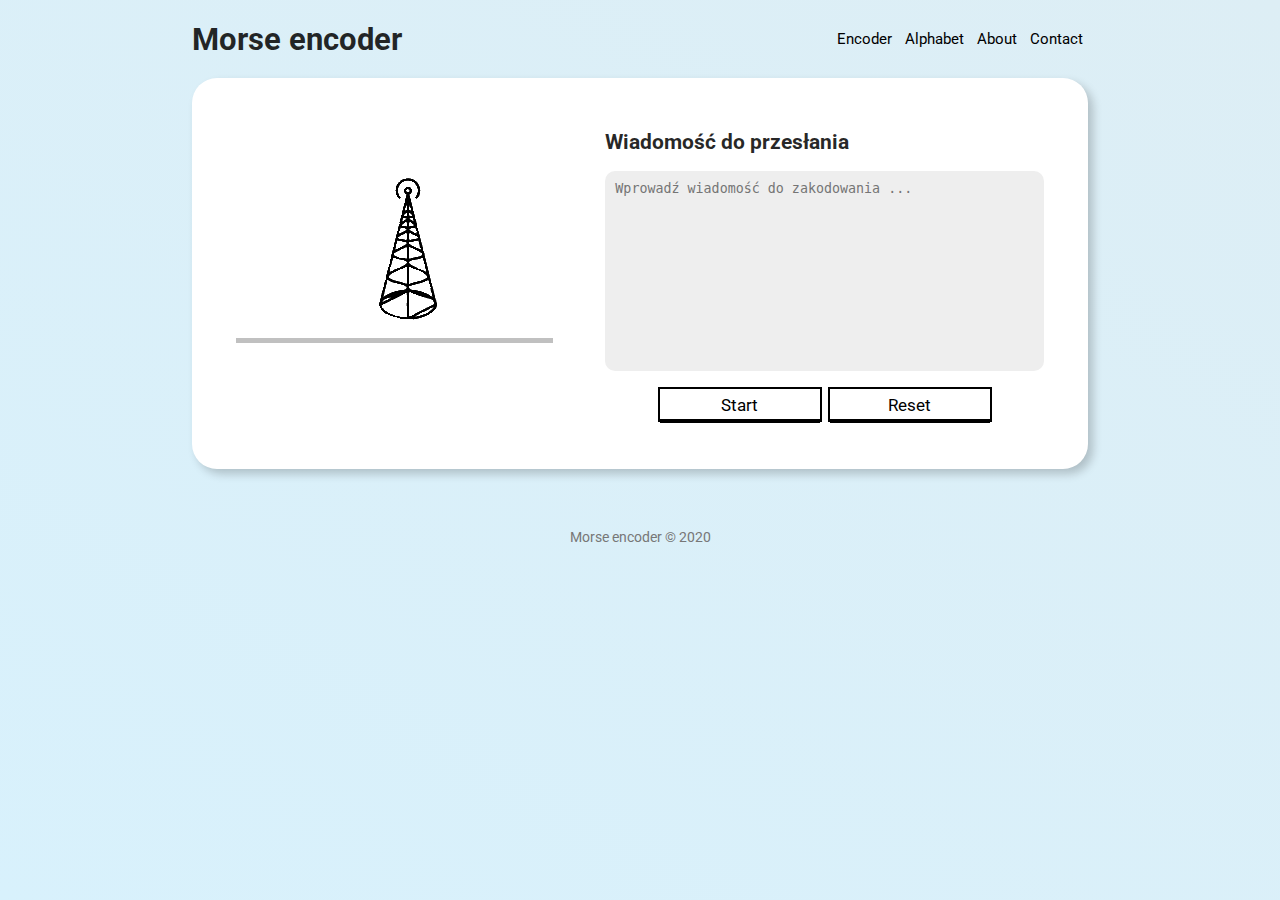
==== commit f1c9ce5f: "Move sections to separate pages" ====
--- a/index.html
+++ b/index.html
@@ -5,75 +5,61 @@
     <meta name="viewport" content="width=device-width, initial-scale=1.0" />
     <title>Morse encoder</title>
     <link rel="stylesheet" href="css/style.css" />
+    <link rel="stylesheet" href="css/home.css">
   </head>
 
   <body>
     <main class="wrapper">
       <nav class="navbar">
-        <h2 class="logo">Morse encoder</h2>
+        <h1 class="logo">Morse encoder</h1>
         <ul class="nav">
-          <li><a href="#encoder">Encoder</a></li>
-          <li><a href="#about">About</a></li>
-          <li><a href="#">Contact</a></li>
-        </ul>
+            <li><a href="index.html">Encoder</a></li>
+            <li><a href="code-table.html">Alphabet</a></li>
+            <li><a href="about.html">About</a></li>
+            <li><a href="contact.html">Contact</a></li>
+          </ul>
       </nav>
       <div class="container">
         <section>
-            <div class="flex flex-row flex-center">
-                <div class="m-2 flex-grow-1 flex-column flex-center">
-
-                    <div class="tower">
-                        <div class="blink"></div>
-                        <img src="assets/img/transmission-tower.png" alt="Transsmision tower">
-                    </div>
-
-                    <div class="flex flex-center width-100">
-                        <div class="progress-bar-wrapper width-100">
-                            <div id="progressBar"></div>
-                        </div>
-                        <div id="outputText">0%</div>
-                    </div>
-                    <input type="text" class="hide" id="character-display">
-    <!--                     
-
-                    <div class="output">
-                      <div>
-                        <div>
-                          <div class="blink float-right">wieza</div>
-                        </div>
-                        <div>
-                          <span class="float-left" id="character-display"></span>
-                        </div>
-                      </div>
-                      <div class="flex-row">
-                        <div id="outputText">0%</div>
-                        <div id="progressBar"></div>
-                      </div>
-                    </div> -->
-
+          <div class="flex flex-row flex-center">
+            <div class="m-2 flex-grow-1 flex-column flex-center">
+              <div class="tower">
+                <div class="blink"></div>
+                <img
+                  src="assets/img/transmission-tower.png"
+                  alt="Transsmision tower"
+                />
+              </div>
+
+              <div class="flex flex-center width-100">
+                <div class="progress-bar-wrapper width-100">
+                  <div id="progressBar"></div>
                 </div>
-                <div class="m-2 flex-grow-2">
-                    <form>
-                        <h2>Wiadomość do przesłania</h2>
-                      <textarea
-                        name="message"
-                        id="msg"
-                        cols="30"
-                        rows="10"
-                        placeholder="Wprowadź wiadomość do zakodowania ..."
-                        class="input-textarea"
-                      ></textarea>
-                      <div class="controls">
-                        <div class="btn"><span>Start</span></div>
-                        <div class="btn"><span>Reset</span></div>
-                      </div>
-                    </form>
+                <div id="outputText">0%</div>
+              </div>
+              <input type="text" class="hide" id="character-display" />
+            </div>
+            <div class="m-2 flex-grow-2">
+              <form>
+                <h2>Wiadomość do przesłania</h2>
+                <textarea
+                  name="message"
+                  id="msg"
+                  cols="30"
+                  rows="10"
+                  placeholder="Wprowadź wiadomość do zakodowania ..."
+                  class="input-textarea"
+                ></textarea>
+                <div class="controls">
+                  <div class="btn"><span>Start</span></div>
+                  <div class="btn"><span>Reset</span></div>
                 </div>
-
+              </form>
             </div>
+          </div>
         </section>
 
-        <section>
+        <section class="display-none">
           <div class="tables-wrapper">
             <div class="dash left"></div>
             <h2>Alfabet Morse'a</h2>
@@ -314,424 +300,8 @@
             </div>
           </div>
         </section>
-
-        <section>
-          <h2 id="about">Historia</h2>
-
-          <p>
-            Kod Morse’a – stworzony w 1838 przez Samuela Morse’a i Alfreda Vaila
-            sposób reprezentacji alfabetu, cyfr i znaków specjalnych za pomocą
-            dźwięków, błysków światła, impulsów elektrycznych lub znaków
-            popularnie zwanych kreską i kropką.
-          </p>
-
-          <p>
-            Wszystkie znaki reprezentowane są przez kilkuelementowe serie
-            sygnałów – krótkich (kropek) i długich (kresek).
-          </p>
-
-          <p>Kreska powinna trwać co najmniej tyle czasu, co trzy kropki.</p>
-
-          <b>Odstępy:</b>
-          <ul>
-            <li>
-              Odstęp pomiędzy elementami znaku powinien trwać jedną kropkę.
-            </li>
-            <li>Odstęp pomiędzy poszczególnymi znakami – trzy kropki.</li>
-            <li>Odstęp pomiędzy grupami znaków (słowami) – siedem kropek.</li>
-          </ul>
-
-          <p>
-            Początkowo Morse stworzył swój kod z zamiarem wykorzystania go z
-            telegrafem elektrycznym we wczesnych latach 40. XIX wieku, a od 1890
-            kod Morse’a był już szeroko wykorzystywany w telekomunikacji
-            radiowej. W pierwszej połowie XIX wieku większość szybkiej,
-            międzynarodowej korespondencji przeprowadzano z wykorzystaniem kodu
-            Morse’a przy użyciu linii telegraficznych, podwodnych kabli i
-            obwodów radiowych.
-          </p>
-
-          <p>
-            Obecnie najczęściej używany jest przez radioamatorów, mimo iż nie
-            jest już wymagany podczas egzaminu na licencję krótkofalarską w
-            wielu krajach. Międzynarodowy kod Morse’a jest obecnie nazywany
-            „międzynarodowym kodem radiowym”, przede wszystkim z tego powodu, że
-            kod będący w dzisiejszym użyciu został znacznie zmodyfikowany w
-            stosunku do tego, który wymyślił Samuel Morse. Zmiany te miały na
-            celu zwiększyć jego przydatność w nowoczesnej komunikacji. W
-            zakresie profesjonalnym piloci i kontrolerzy lotu zwykle są
-            zaznajomieni z kodem Morse’a – urządzenia radionawigacyjne, takie
-            jak VOR i NDB, w sposób ciągły wysyłają swoje identyfikatory za
-            pomocą kodu Morse’a.
-          </p>
-
-          <p>
-            Kod Morse’a jest zaprojektowany w ten sposób, aby człowiek był w
-            stanie go zrozumieć bez specjalnego urządzenia dekodującego. W
-            sytuacji awaryjnej kod ten może być łatwo nadany za pomocą
-            zaimprowizowanych środków, dzięki czemu jest wszechstronnym i
-            uniwersalnym sposobem telekomunikacji.
-          </p>
-
-          <a
-            href="https://pl.wikipedia.org/wiki/Kod_Morse%E2%80%99a"
-            target="_blank"
-            >Źródło</a
-          >
-        </section>
       </div>
     </main>
-<!--
-    <div class="topbar">
-      <div class="wrapper">
-        <h2 class="logo">Morse encoder</h2>
-        <ul class="nav">
-          <li><a href="#encoder">Encoder</a></li>
-          <li><a href="#about">About</a></li>
-          <li><a href="#">Contact</a></li>
-        </ul>
-      </div>
-    </div>
-
-    <h1 class="title">Morse encoder</h1>
-    <div class="wrapper">
-      <div class="container">
-        <div class="flex-row">
-          <div>
-            <h2 id="encoder">Nadajnik</h2>
-            <div class="output">
-              <div class="flex-row">
-                <div class="flex-half">
-                  <div class="blink float-right"></div>
-                </div>
-                <div class="flex-half">
-                  <span class="float-left" id="character-display"></span>
-                </div>
-              </div>
-              <div class="flex-row">
-                <div id="outputText">0%</div>
-                <div id="progressBar"></div>
-              </div>
-            </div>
-            <form>
-              <textarea
-                name="message"
-                id="msg"
-                cols="30"
-                rows="10"
-                placeholder="Wprowadź wiadomość do zakodowania ..."
-              ></textarea>
-              <div class="controls">
-                <div class="btn"><span>Start</span></div>
-                <div class="btn"><span>Reset</span></div>
-              </div>
-            </form>
-          </div>
-
-          <div class="tables-wrapper">
-            <div class="dash left"></div>
-            <h2>Alfabet</h2>
-            <div class="flex-row tables">
-              <table id="letters-table">
-                <thead>
-                  <th colspan="2">
-                    <h3>Litery</h3>
-                  </th>
-                </thead>
-                <tr>
-                  <td>A</td>
-                  <td>• —</td>
-                </tr>
-                <tr>
-                  <td>B</td>
-                  <td>— • • •</td>
-                </tr>
-
-                <tr>
-                  <td>C</td>
-                  <td>— • — •</td>
-                </tr>
-
-                <tr>
-                  <td>D</td>
-                  <td>— • •</td>
-                </tr>
-
-                <tr>
-                  <td>E</td>
-                  <td>•</td>
-                </tr>
-
-                <tr>
-                  <td>F</td>
-                  <td>• • — •</td>
-                </tr>
-
-                <tr>
-                  <td>G</td>
-                  <td>— — •</td>
-                </tr>
-
-                <tr>
-                  <td>H</td>
-                  <td>• • • •</td>
-                </tr>
-
-                <tr>
-                  <td>I</td>
-                  <td>• •</td>
-                </tr>
-
-                <tr>
-                  <td>J</td>
-                  <td>• — — —</td>
-                </tr>
-
-                <tr>
-                  <td>K</td>
-                  <td>— • —</td>
-                </tr>
-
-                <tr>
-                  <td>L</td>
-                  <td>• — • •</td>
-                </tr>
-
-                <tr>
-                  <td>M</td>
-                  <td>— —</td>
-                </tr>
-                <tr>
-                  <td>N</td>
-                  <td>— •</td>
-                </tr>
-                <tr>
-                  <td>O</td>
-                  <td>— — —</td>
-                </tr>
-                <tr>
-                  <td>P</td>
-                  <td>• — — •</td>
-                </tr>
-                <tr>
-                  <td>Q</td>
-                  <td>— — • —</td>
-                </tr>
-                <tr>
-                  <td>R</td>
-                  <td>• — •</td>
-                </tr>
-                <tr>
-                  <td>S</td>
-                  <td>• • •</td>
-                </tr>
-                <tr>
-                  <td>T</td>
-                  <td>—</td>
-                </tr>
-                <tr>
-                  <td>U</td>
-                  <td>• • —</td>
-                </tr>
-
-                <tr>
-                  <td>V</td>
-                  <td>• • • —</td>
-                </tr>
-                <tr>
-                  <td>W</td>
-                  <td>• — —</td>
-                </tr>
-                <tr>
-                  <td>X</td>
-                  <td>— • • —</td>
-                </tr>
-                <tr>
-                  <td>Y</td>
-                  <td>— • — —</td>
-                </tr>
-                <tr>
-                  <td>Z</td>
-                  <td>— — • •</td>
-                </tr>
-              </table>
-
-              <table id="letters-polish-table">
-                <thead>
-                  <th colspan="2">
-                    <h3>Polskie znaki</h3>
-                  </th>
-                </thead>
-                <tr>
-                  <td>ą</td>
-                  <td>• — • —</td>
-                </tr>
-                <tr>
-                  <td>ć</td>
-                  <td>— • — • •</td>
-                </tr>
-                <tr>
-                  <td>ę</td>
-                  <td>• • — • •</td>
-                </tr>
-                <tr>
-                  <td>é</td>
-                  <td>• • — • •</td>
-                </tr>
-                <tr>
-                  <td>ch</td>
-                  <td>— — — —</td>
-                </tr>
-                <tr>
-                  <td>ł</td>
-                  <td>• — • • —</td>
-                </tr>
-                <tr>
-                  <td>ń</td>
-                  <td>— — • — —</td>
-                </tr>
-                <tr>
-                  <td>ó</td>
-                  <td>— — — •</td>
-                </tr>
-                <tr>
-                  <td>ś</td>
-                  <td>• • • — • • •</td>
-                </tr>
-                <tr>
-                  <td>ż</td>
-                  <td>— — • • — •</td>
-                </tr>
-                <tr>
-                  <td>ź</td>
-                  <td>— — • • —</td>
-                </tr>
-              </table>
-
-              <table id="numbers-table">
-                <thead>
-                  <th colspan="3">
-                    <h3>Cyfry</h3>
-                  </th>
-                </thead>
-                <tr>
-                  <td>1</td>
-                  <td>• — — — —</td>
-                  <td>• —</td>
-                </tr>
-                <tr>
-                  <td>2</td>
-                  <td>• • — — —</td>
-                  <td>• • —</td>
-                </tr>
-                <tr>
-                  <td>3</td>
-                  <td>• • • — —</td>
-                  <td>• • • —</td>
-                </tr>
-                <tr>
-                  <td>4</td>
-                  <td>• • • • —</td>
-                  <td>• • • • —</td>
-                </tr>
-                <tr>
-                  <td>5</td>
-                  <td>• • • • •</td>
-                  <td>• • • • •</td>
-                </tr>
-                <tr>
-                  <td>6</td>
-                  <td>— • • • •</td>
-                  <td>— • • • •</td>
-                </tr>
-                <tr>
-                  <td>7</td>
-                  <td>— — • • •</td>
-                  <td>— • • •</td>
-                </tr>
-                <tr>
-                  <td>8</td>
-                  <td>— — — • •</td>
-                  <td>— • •</td>
-                </tr>
-                <tr>
-                  <td>9</td>
-                  <td>— — — — •</td>
-                  <td>— •</td>
-                </tr>
-                <tr>
-                  <td>0</td>
-                  <td>— — — — —</td>
-                  <td>—</td>
-                </tr>
-              </table>
-            </div>
-          </div>
-        </div>
-
-        <div class="dash left"></div>
-
-        <h2 id="about">Kod Morse'a</h2>
-
-        <p>
-          Kod Morse’a – stworzony w 1838 przez Samuela Morse’a i Alfreda Vaila
-          sposób reprezentacji alfabetu, cyfr i znaków specjalnych za pomocą
-          dźwięków, błysków światła, impulsów elektrycznych lub znaków
-          popularnie zwanych kreską i kropką.
-        </p>
-
-        <p>
-          Wszystkie znaki reprezentowane są przez kilkuelementowe serie sygnałów
-          – krótkich (kropek) i długich (kresek).
-        </p>
-
-        <p>Kreska powinna trwać co najmniej tyle czasu, co trzy kropki.</p>
-
-        <b>Odstępy:</b>
-        <ul>
-          <li>Odstęp pomiędzy elementami znaku powinien trwać jedną kropkę.</li>
-          <li>Odstęp pomiędzy poszczególnymi znakami – trzy kropki.</li>
-          <li>Odstęp pomiędzy grupami znaków (słowami) – siedem kropek.</li>
-        </ul>
-
-        <p>
-          Początkowo Morse stworzył swój kod z zamiarem wykorzystania go z
-          telegrafem elektrycznym we wczesnych latach 40. XIX wieku, a od 1890
-          kod Morse’a był już szeroko wykorzystywany w telekomunikacji radiowej.
-          W pierwszej połowie XIX wieku większość szybkiej, międzynarodowej
-          korespondencji przeprowadzano z wykorzystaniem kodu Morse’a przy
-          użyciu linii telegraficznych, podwodnych kabli i obwodów radiowych.
-        </p>
-
-        <p>
-          Obecnie najczęściej używany jest przez radioamatorów, mimo iż nie jest
-          już wymagany podczas egzaminu na licencję krótkofalarską w wielu
-          krajach. Międzynarodowy kod Morse’a jest obecnie nazywany
-          „międzynarodowym kodem radiowym”, przede wszystkim z tego powodu, że
-          kod będący w dzisiejszym użyciu został znacznie zmodyfikowany w
-          stosunku do tego, który wymyślił Samuel Morse. Zmiany te miały na celu
-          zwiększyć jego przydatność w nowoczesnej komunikacji. W zakresie
-          profesjonalnym piloci i kontrolerzy lotu zwykle są zaznajomieni z
-          kodem Morse’a – urządzenia radionawigacyjne, takie jak VOR i NDB, w
-          sposób ciągły wysyłają swoje identyfikatory za pomocą kodu Morse’a.
-        </p>
-
-        <p>
-          Kod Morse’a jest zaprojektowany w ten sposób, aby człowiek był w
-          stanie go zrozumieć bez specjalnego urządzenia dekodującego. W
-          sytuacji awaryjnej kod ten może być łatwo nadany za pomocą
-          zaimprowizowanych środków, dzięki czemu jest wszechstronnym i
-          uniwersalnym sposobem telekomunikacji.
-        </p>
-
-        <a
-          href="https://pl.wikipedia.org/wiki/Kod_Morse%E2%80%99a"
-          target="_blank"
-          >Źródło</a
-        >
-      </div>
-    </div>
--->
     <footer>
       <div class="wrapper">
         <span class="copyright">Morse encoder &copy; 2020</span>
--- a/css/style.css
+++ b/css/style.css
@@ -7,6 +7,7 @@
 
 body {
     margin: 0;
+    min-height: 100vh;
     font-family: 'Roboto', Tahoma, Geneva, Verdana, sans-serif;
     height: 100%;
     background: linear-gradient(30deg,#d8f1fc, rgb(221, 238, 245));
@@ -14,7 +15,8 @@
 }
 
 h1, h2, h3, h4, h5, h6 {
-    font-family: 'Playfair Display', Times, serif;
+    /* font-family: 'Playfair Display', Times, serif; */
+    font-family: 'Roboto', sans-serif;
 }
 
 p {
@@ -34,6 +36,7 @@
     padding: 20px 30px;
     background: #fff;
     border-radius: 25px;
+    box-shadow: 5px 5px 10px rgba(0,0,0,0.2);
 }
 
 .container a {
@@ -67,7 +70,7 @@
 }
 
 .wrapper {
-    
+    width: 100%;
     margin: 0 auto;
 }
 
@@ -84,6 +87,7 @@
 }
 
 .logo {
+    font-size: 2.2rem;
     display: inline-block;
     margin-right: 10px;
     flex: 1 0 auto;
@@ -104,19 +108,56 @@
 
 .nav li {
     display: inline-block;
+    padding: 10px 5px;
 }
 
 .nav li a {
-    padding: 15px 10px;
     color: black;
     text-decoration: none;
     font-size: 1.1rem;
     transition: all 0.25s;
+    position: relative;
+    padding: 5px 0;
 }
 
 .nav li a:hover {
     color: #01579B;
 }
+
+.nav li a:after {
+    content: '';
+    width: 0%;
+    height: 2px;
+    background-color: black;
+    position: absolute;
+    top: 27px;
+    left: 0;
+    display: inline-block;
+    transition: all 0.6s;
+}
+
+.nav li a:hover:after {
+    width: 100%;
+    background-color: #01579B;
+}
+
+/* .controls .btn:after {
+    content: '';
+    width: 100%;
+    height: 4px;
+    background-color: black;
+    position: absolute;
+    top: 30px;
+    left: 0;
+    z-index: 1;
+    transition: all 0.25s;
+}
+
+.controls .btn:hover:after {
+    height: 100%;
+    top: 0;
+    background-color: black;
+} */
 
 .dash {
     width: 20px;
@@ -160,6 +201,10 @@
 
 .m-2 {
     margin: 1em;
+}
+
+.p-2 {
+    padding: 2rem;
 }
 
 .input-textarea {
@@ -189,8 +234,9 @@
 }
 
 .blink.on {
-    background-color: rgb(204, 22, 22);
-    box-shadow: rgba(0, 0, 0, 0.2) 0 -1px 7px 1px, inset #441313 0 -1px 9px, rgba(255, 0, 0, 0.5) 0 2px 12px;
+    /* background-color: rgb(204, 22, 22); */
+    /* box-shadow: rgba(0, 0, 0, 0.2) 0 -1px 7px 1px, inset #441313 0 -1px 9px, rgba(255, 0, 0, 0.5) 0 2px 12px; */
+    box-shadow: rgba(223, 50, 50, 0.226) 0 -1px 7px 11px, inset #7c2222 0 -1px 12px, rgba(255, 51, 0, 0.678) 0 2px 12px;
 }
 
 .blink.off {
@@ -210,6 +256,10 @@
 
 table {
     flex: 1 0 auto;
+}
+
+.tables-wrapper {
+    width: 100%;
 }
 
 #msg {
@@ -350,6 +400,10 @@
     flex: 1 0 auto;
 }
 
+.display-none {
+    display: none;
+}
+
 @media screen and (max-width: 1000px) {
 
     .wrapper {
@@ -397,10 +451,6 @@
         flex: 1 1 auto;
     }
 
-    .tables-wrapper {
-        margin-left: 15px;
-    }
-
     .tables-wrapper .dash {
         display: none;
     }
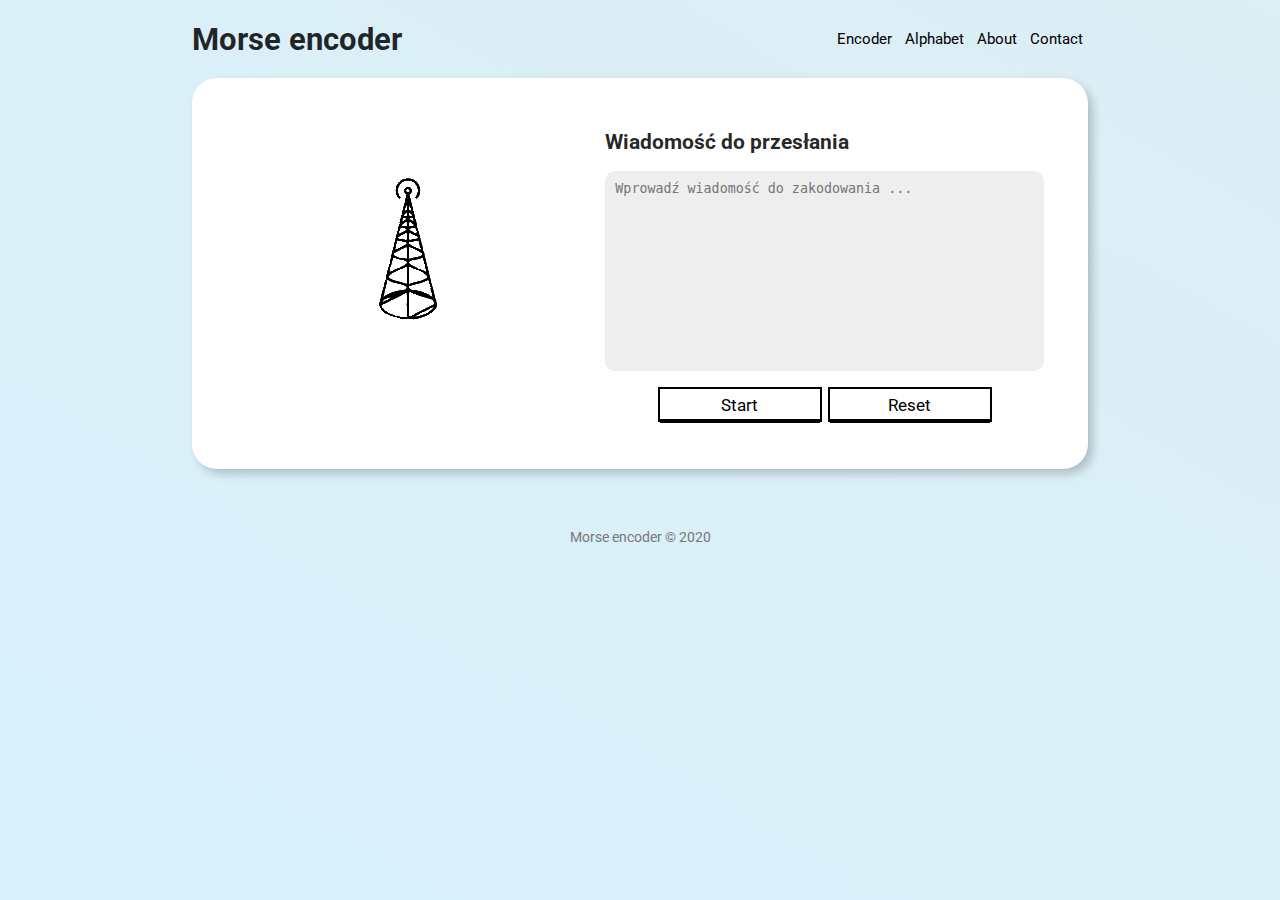
==== commit 3e2ecee8: "Fix page titles and rename home.css stylesheet to body-flex.css" ====
--- a/index.html
+++ b/index.html
@@ -5,7 +5,7 @@
     <meta name="viewport" content="width=device-width, initial-scale=1.0" />
     <title>Morse encoder</title>
     <link rel="stylesheet" href="css/style.css" />
-    <link rel="stylesheet" href="css/home.css">
+    <link rel="stylesheet" href="css/body-flex.css">
   </head>
 
   <body>
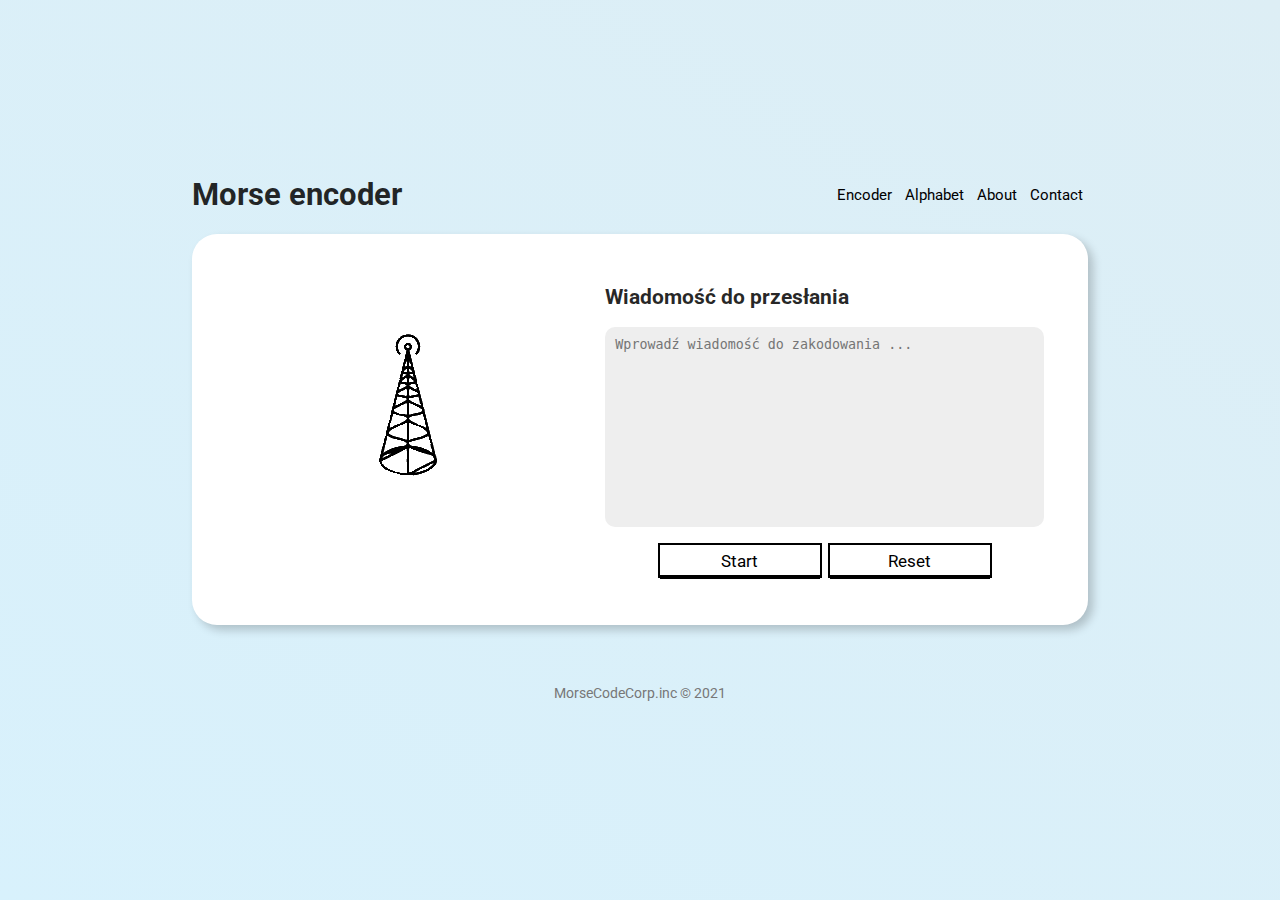
==== commit a8717cb3: "Update footer text" ====
--- a/index.html
+++ b/index.html
@@ -304,7 +304,7 @@
     </main>
     <footer>
       <div class="wrapper">
-        <span class="copyright">Morse encoder &copy; 2020</span>
+        <span class="copyright">MorseCodeCorp.inc &copy; 2021</span>
       </div>
     </footer>
 
--- a/css/style.css
+++ b/css/style.css
@@ -1,468 +1,428 @@
-@import url('https://fonts.googleapis.com/css?family=Playfair+Display|Roboto');
+@import url("https://fonts.googleapis.com/css?family=Playfair+Display|Roboto");
 
 html {
-    box-sizing: border-box;
-    font-size: 14px;
+  box-sizing: border-box;
+  font-size: 14px;
 }
 
 body {
-    margin: 0;
-    min-height: 100vh;
-    font-family: 'Roboto', Tahoma, Geneva, Verdana, sans-serif;
-    height: 100%;
-    background: linear-gradient(30deg,#d8f1fc, rgb(221, 238, 245));
-    color: rgba(0,0,0,0.85);
-}
-
-h1, h2, h3, h4, h5, h6 {
-    /* font-family: 'Playfair Display', Times, serif; */
-    font-family: 'Roboto', sans-serif;
+  margin: 0;
+  min-height: 100vh;
+  font-family: "Roboto", Tahoma, Geneva, Verdana, sans-serif;
+  height: 100%;
+  background: linear-gradient(30deg, #d8f1fc, rgb(221, 238, 245));
+  color: rgba(0, 0, 0, 0.85);
+}
+
+h1,
+h2,
+h3,
+h4,
+h5,
+h6 {
+  /* font-family: 'Playfair Display', Times, serif; */
+  font-family: "Roboto", sans-serif;
 }
 
 p {
-    line-height: 1.7em;
-    font-size: 1rem;
+  line-height: 1.7em;
+  font-size: 1rem;
 }
 
 ul {
-    padding: 0 20px;
+  padding: 0 20px;
 }
 
 ul li {
-    padding: 5px 0;
+  padding: 5px 0;
 }
 
 .container {
-    padding: 20px 30px;
-    background: #fff;
-    border-radius: 25px;
-    box-shadow: 5px 5px 10px rgba(0,0,0,0.2);
+  padding: 20px 30px;
+  background: #fff;
+  border-radius: 25px;
+  box-shadow: 5px 5px 10px rgba(0, 0, 0, 0.2);
 }
 
 .container a {
-    text-decoration: none;
-    color: #000;
-    z-index: 3;
-    position: relative;
+  text-decoration: none;
+  color: #000;
+  z-index: 3;
+  position: relative;
 }
 
 .container a::after {
-    content: '';
-    position: absolute;
-    width: 100%;
-    height: 2px;
-    background: #01579B;
-    bottom: 0;
-    left: 0;
-    z-index: 1;
-    transition: all 0.15s;
+  content: "";
+  position: absolute;
+  width: 100%;
+  height: 2px;
+  background: #01579b;
+  bottom: 0;
+  left: 0;
+  z-index: 1;
+  transition: all 0.15s;
 }
 
 .container a:hover::after {
-    height: 100%;
-    z-index: -1;
+  height: 100%;
+  z-index: -1;
 }
 
 .title {
-    text-align: center;
-    margin-top: 20px;
-    font-size: 3.2rem;
+  text-align: center;
+  margin-top: 20px;
+  font-size: 3.2rem;
 }
 
 .wrapper {
-    width: 100%;
-    margin: 0 auto;
+  width: 100%;
+  margin: 0 auto;
 }
 
 .topbar {
-    background: rgba(255,255,255,0.85);
-    box-shadow: 0 0 10px rgba(0,0,0,0.2);
-    border-top: 5px solid #01579B;
+  background: rgba(255, 255, 255, 0.85);
+  box-shadow: 0 0 10px rgba(0, 0, 0, 0.2);
+  border-top: 5px solid #01579b;
 }
 
 .topbar .wrapper {
+  display: flex;
+  flex-direction: row;
+  align-items: baseline;
+}
+
+.logo {
+  font-size: 2.2rem;
+  display: inline-block;
+  margin-right: 10px;
+  flex: 1 0 auto;
+}
+
+.navbar {
+  margin: 0 auto;
+  display: flex;
+  align-items: center;
+}
+
+.nav {
+  flex: 0 1 auto;
+  list-style: none;
+  margin: 0;
+  padding: 0;
+}
+
+.nav li {
+  display: inline-block;
+  padding: 10px 5px;
+}
+
+.nav li a {
+  color: black;
+  text-decoration: none;
+  font-size: 1.1rem;
+  transition: all 0.25s;
+  position: relative;
+  padding: 5px 0;
+}
+
+.nav li a:hover {
+  color: #01579b;
+}
+
+.nav li a:after {
+  content: "";
+  width: 0%;
+  height: 2px;
+  background-color: black;
+  position: absolute;
+  top: 27px;
+  left: 0;
+  display: inline-block;
+  transition: all 0.6s;
+}
+
+.nav li a:hover:after {
+  width: 100%;
+  background-color: #01579b;
+}
+
+.dash {
+  width: 20px;
+  height: 3px;
+  background: rgba(0, 0, 0, 0.5);
+  margin: 10px auto;
+}
+
+.dash.left {
+  margin: 10px 0;
+}
+
+.flex {
+  display: flex;
+}
+
+.flex-row {
+  flex-direction: row;
+}
+
+.flex-grow-1 {
+  flex-grow: 1;
+}
+
+.flex-grow-2 {
+  flex-grow: 2;
+}
+
+.flex-half {
+  flex: 1 0;
+}
+
+.flex-center {
+  align-items: center;
+}
+
+.flex-column {
+  display: flex;
+  flex-direction: column;
+}
+
+.m-2 {
+  margin: 1em;
+}
+
+.p-2 {
+  padding: 2rem;
+}
+
+.input-textarea {
+  background-color: #eee;
+  border: 0;
+  border-radius: 10px;
+  padding: 10px;
+}
+
+.tower {
+  position: relative;
+}
+
+.blink {
+  position: absolute;
+  top: 9px;
+  left: 32px;
+  width: 20px;
+  height: 20px;
+  border-radius: 50%;
+  /* background-color: rgb(128, 12, 12); */
+  transition: all 0.15s;
+  margin: 5px;
+  margin-bottom: 15px;
+}
+
+.blink.on {
+  /* background-color: rgb(204, 22, 22); */
+  /* box-shadow: rgba(0, 0, 0, 0.2) 0 -1px 7px 1px, inset #441313 0 -1px 9px, rgba(255, 0, 0, 0.5) 0 2px 12px; */
+  box-shadow: rgba(223, 50, 50, 0.226) 0 -1px 7px 11px,
+    inset #7c2222 0 -1px 12px, rgba(255, 51, 0, 0.678) 0 2px 12px;
+}
+
+.blink.off {
+  background-color: rgba(0, 0, 0, 0.2);
+}
+
+#character-display {
+  text-align: center;
+  font-size: 1.6rem;
+  width: 100%;
+  border: 0;
+}
+
+#character-display.hide {
+  opacity: 0;
+}
+
+table {
+  flex: 1 0 auto;
+}
+
+.tables-wrapper {
+  width: 100%;
+}
+
+#msg {
+  width: 100%;
+  height: 200px;
+  resize: none;
+  box-sizing: border-box;
+}
+
+form {
+  margin: auto;
+  flex: 1 0 auto;
+}
+
+form .controls {
+  padding: 10px 0;
+}
+
+.controls {
+  display: flex;
+  justify-content: center;
+}
+
+.controls .btn {
+  min-width: 150px;
+  padding: 5px;
+  margin: 3px;
+  border: 2px solid black;
+  font-size: 1.3em;
+  background-color: white;
+  color: black;
+  cursor: pointer;
+  position: relative;
+  text-align: center;
+}
+
+.controls .btn span {
+  position: relative;
+  z-index: 30;
+  transition: all 0.25s;
+  color: black;
+  font-size: 1.2rem;
+}
+
+.controls .btn:after {
+  content: "";
+  width: 100%;
+  height: 4px;
+  background-color: black;
+  position: absolute;
+  top: 30px;
+  left: 0;
+  z-index: 1;
+  transition: all 0.25s;
+}
+
+.controls .btn:hover:after {
+  height: 100%;
+  top: 0;
+  background-color: black;
+}
+
+.btn:hover span {
+  color: white;
+}
+
+.width-100 {
+  width: 100%;
+}
+
+.progress-bar-wrapper {
+  background-color: silver;
+  display: flex;
+  height: 5px;
+  width: 95%;
+}
+
+#progressBar {
+  align-self: center;
+  text-align: right;
+  height: 5px;
+  font-size: 0.8rem;
+  transition: all 0.25s;
+  width: 0;
+  position: relative;
+  background-color: lightgreen;
+  color: white;
+}
+
+#progressBar.empty {
+  width: 0;
+}
+
+#progressBar.complete {
+  background-color: lightgreen;
+}
+
+#outputText {
+  opacity: 1;
+  padding: 3px;
+}
+
+.float-right {
+  float: right;
+}
+
+.tables {
+  align-items: flex-start;
+}
+
+footer {
+  color: #777;
+  text-align: center;
+  margin-top: 20px;
+  min-height: 100px;
+}
+
+footer .wrapper {
+  display: flex;
+  align-content: center;
+}
+
+.copyright {
+  margin-top: 40px;
+  flex: 1 0 auto;
+}
+
+.display-none {
+  display: none;
+}
+
+@media screen and (max-width: 1000px) {
+  .wrapper {
+    max-width: 90%;
+    min-width: 360px;
+  }
+
+  .flex-row {
+    display: block;
+  }
+
+  .output .flex-row {
     display: flex;
-    flex-direction: row;
-    align-items: baseline;
-}
-
-.logo {
-    font-size: 2.2rem;
-    display: inline-block;
-    margin-right: 10px;
-    flex: 1 0 auto;
-}
-
-.navbar {
-    margin: 0 auto;
+  }
+
+  .flex-row.tables {
     display: flex;
-    align-items: center;
-}
-
-.nav {
+  }
+
+  .navbar {
+    display: block;
+  }
+  .nav {
+    margin-bottom: 1.5em;
+  }
+}
+
+@media screen and (min-width: 1000px) {
+  .wrapper {
+    max-width: 70%;
+  }
+
+  #outputText {
     flex: 0 1 auto;
-    list-style: none;
-    margin: 0;
-    padding: 0;
-}
-
-.nav li {
-    display: inline-block;
-    padding: 10px 5px;
-}
-
-.nav li a {
-    color: black;
-    text-decoration: none;
-    font-size: 1.1rem;
-    transition: all 0.25s;
-    position: relative;
-    padding: 5px 0;
-}
-
-.nav li a:hover {
-    color: #01579B;
-}
-
-.nav li a:after {
-    content: '';
-    width: 0%;
-    height: 2px;
-    background-color: black;
-    position: absolute;
-    top: 27px;
-    left: 0;
-    display: inline-block;
-    transition: all 0.6s;
-}
-
-.nav li a:hover:after {
-    width: 100%;
-    background-color: #01579B;
-}
-
-/* .controls .btn:after {
-    content: '';
-    width: 100%;
-    height: 4px;
-    background-color: black;
-    position: absolute;
-    top: 30px;
-    left: 0;
-    z-index: 1;
-    transition: all 0.25s;
-}
-
-.controls .btn:hover:after {
-    height: 100%;
-    top: 0;
-    background-color: black;
-} */
-
-.dash {
-    width: 20px;
-    height: 3px;
-    background: rgba(0,0,0,0.5);
-    margin: 10px auto;
-}
-
-.dash.left {
-    margin: 10px 0;
-}
-
-.flex {
-    display: flex;
-}
-
-.flex-row {
-    flex-direction: row;
-}
-
-.flex-grow-1 {
-    flex-grow: 1;
-}
-
-.flex-grow-2 {
-    flex-grow: 2;
-}
-
-.flex-half {
-    flex: 1 0;
-}
-
-.flex-center {
-    align-items: center;
-}
-
-.flex-column {
-    display: flex;
-    flex-direction: column;
-}
-
-.m-2 {
-    margin: 1em;
-}
-
-.p-2 {
-    padding: 2rem;
-}
-
-.input-textarea {
-    background-color: #eee;
-    border: 0;
-    border-radius: 10px;
-    padding: 10px;
-
-}
-
-.tower {
-    position: relative;
-}
-
-
-.blink {
-    position: absolute;
-    top: 9px;
-    left: 32px;
-    width: 20px;
-    height: 20px;
-    border-radius: 50%;
-    /* background-color: rgb(128, 12, 12); */
-    transition: all 0.15s;
-    margin: 5px;
-    margin-bottom: 15px;
-}
-
-.blink.on {
-    /* background-color: rgb(204, 22, 22); */
-    /* box-shadow: rgba(0, 0, 0, 0.2) 0 -1px 7px 1px, inset #441313 0 -1px 9px, rgba(255, 0, 0, 0.5) 0 2px 12px; */
-    box-shadow: rgba(223, 50, 50, 0.226) 0 -1px 7px 11px, inset #7c2222 0 -1px 12px, rgba(255, 51, 0, 0.678) 0 2px 12px;
-}
-
-.blink.off {
-    background-color: rgba(0,0,0,0.2);
-}
-
-#character-display {
-    text-align: center;
-    font-size: 1.6rem;
-    width: 100%;
-    border: 0;
-}
-
-#character-display.hide {
-    opacity: 0;
-}
-
-table {
-    flex: 1 0 auto;
-}
-
-.tables-wrapper {
-    width: 100%;
-}
-
-#msg {
-    width: 100%;
-    height: 200px;
-    resize: none;
-    box-sizing: border-box;
-}
-
-form {
-    margin: auto;
-    flex: 1 0 auto;
-}
-
-form .controls {
-    padding: 10px 0;
-}
-
-.controls {
-    display: flex;
-    justify-content: center;
-}
-
-.controls .btn {
-    min-width: 150px;
-    padding: 5px;
-    margin: 3px;
-    border: 2px solid black;
-    font-size: 1.3em;
-    background-color: white;
-    color: black;
-    cursor: pointer;
-    position: relative;
-    text-align: center;
-}
-
-.controls .btn span {
-    position: relative;
-    z-index: 30;
-    transition: all 0.25s;
-    color: black;
-    font-size: 1.2rem;
-}
-
-.controls .btn:after {
-    content: '';
-    width: 100%;
-    height: 4px;
-    background-color: black;
-    position: absolute;
-    top: 30px;
-    left: 0;
-    z-index: 1;
-    transition: all 0.25s;
-}
-
-.controls .btn:hover:after {
-    height: 100%;
-    top: 0;
-    background-color: black;
-}
-
-.btn:hover span {
-    color: white;
-}
-
-/* .output {
-    margin-bottom: 20px;
-    flex: 1 0 50%;
-    display: flex;
-    flex-direction: column;
-    align-items: center;
-}
-
-.output .flex-row {
-    width: 100%;
-} */
-
-.width-100 {
-    width: 100%;
-}
-
-.progress-bar-wrapper {
-    background-color: silver;
-    display: flex;
-    height: 5px;
-    width: 95%;
-}
-
-#progressBar {
-    align-self: center;
-    text-align: right;
-    height: 5px;
-    font-size: 0.8rem;
-    transition: all 0.25s;
-    width: 0;
-    position: relative;
-    background-color: lightgreen;
-    color: white;
-}
-
-#progressBar.empty {
-    width: 0;
-}
-
-#progressBar.complete {
-    background-color: lightgreen;
-}
-
-#outputText {
-    opacity: 1;
-    padding: 3px;
-}
-
-.float-right {
-    float: right;
-}
-
-.tables {
-    align-items: flex-start;
-}
-
-
-footer {
-    color: #777;
-    text-align: center;
-    margin-top: 20px;
-    min-height: 100px;
-}
-
-footer .wrapper {
-    display: flex;
-    align-content: center;
-}
-
-.copyright {
-    margin-top: 40px;
-    flex: 1 0 auto;
-}
-
-.display-none {
+  }
+
+  #progressBar {
+    flex: 1 1 auto;
+  }
+
+  .tables-wrapper .dash {
     display: none;
-}
-
-@media screen and (max-width: 1000px) {
-
-    .wrapper {
-        max-width: 90%;
-        min-width: 370px;
-    }
-
-    .flex-row {
-        display: block;
-    }
-
-    .output .flex-row {
-        display: flex;
-    }
-
-    .flex-row.tables {
-        display: flex;
-    }
-
-    .navbar {
-        display: block;
-    }
-    .nav {
-        margin-bottom: 1.5em;
-    }
-
-}
-
-@media screen and (min-width: 1000px) {
-    
-    .wrapper {
-        max-width: 70%;
-    }
-
-    /* .flex-row > div {
-        flex: 1 0 auto;
-        box-sizing: border-box;
-    } */
-
-    #outputText {
-        flex: 0 1 auto;
-    }
-
-    #progressBar {
-        flex: 1 1 auto;
-    }
-
-    .tables-wrapper .dash {
-        display: none;
-    }
-
- 
-
+  }
 }
 
 @media screen and (min-width: 1300px) {
-
-    .wrapper {
-        max-width: 680px;
-    }
-
-}+  .wrapper {
+    max-width: 680px;
+  }
+}
--- a/css/body-flex.css
+++ b/css/body-flex.css
@@ -0,0 +1,5 @@
+body {
+  display: flex;
+  flex-direction: column;
+  justify-content: center;
+}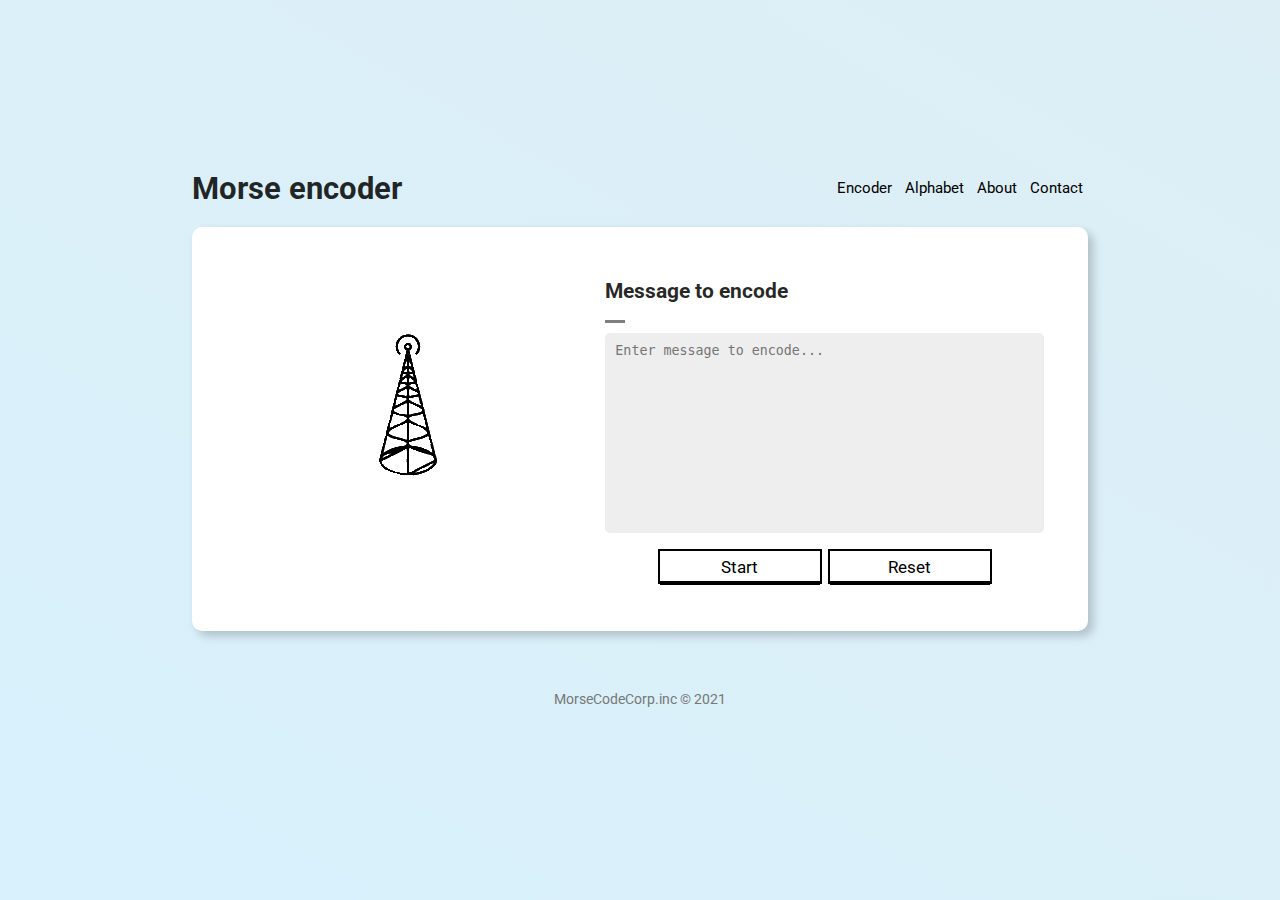
==== commit dc2be075: "More design changes" ====
--- a/index.html
+++ b/index.html
@@ -41,13 +41,16 @@
             </div>
             <div class="m-2 flex-grow-2">
               <form>
-                <h2>Wiadomość do przesłania</h2>
+                <h2>Message to encode</h2>
+
+                <div class="dash left"></div>
+
                 <textarea
                   name="message"
                   id="msg"
                   cols="30"
                   rows="10"
-                  placeholder="Wprowadź wiadomość do zakodowania ..."
+                  placeholder="Enter message to encode..."
                   class="input-textarea"
                 ></textarea>
                 <div class="controls">
--- a/css/style.css
+++ b/css/style.css
@@ -40,7 +40,7 @@
 .container {
   padding: 20px 30px;
   background: #fff;
-  border-radius: 25px;
+  border-radius: 10px;
   box-shadow: 5px 5px 10px rgba(0, 0, 0, 0.2);
 }
 
@@ -192,13 +192,6 @@
 
 .p-2 {
   padding: 2rem;
-}
-
-.input-textarea {
-  background-color: #eee;
-  border: 0;
-  border-radius: 10px;
-  padding: 10px;
 }
 
 .tower {
@@ -255,6 +248,13 @@
   box-sizing: border-box;
 }
 
+.input-textarea {
+  background-color: #eee;
+  border: 0;
+  border-radius: 5px;
+  padding: 10px;
+}
+
 form {
   margin: auto;
   flex: 1 0 auto;
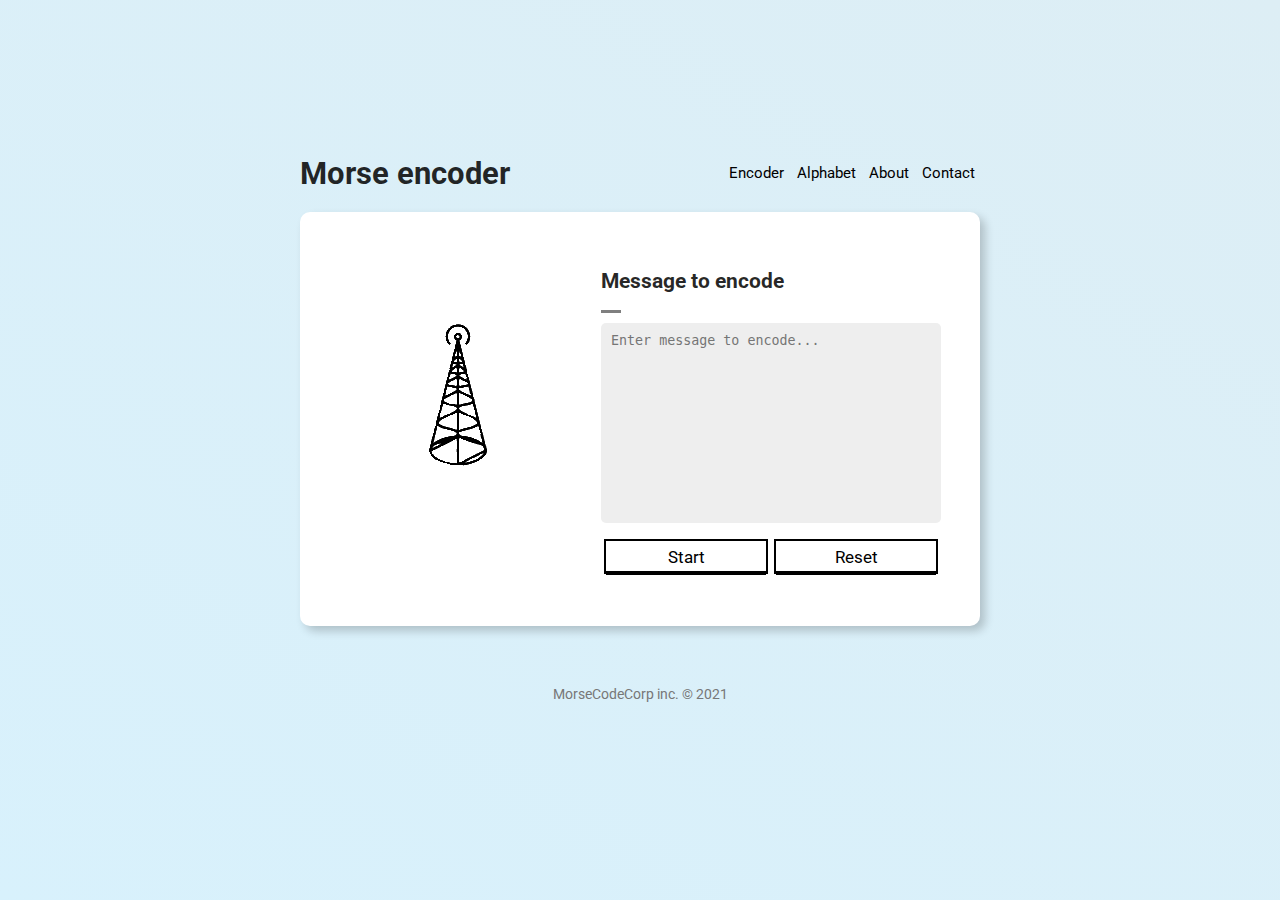
==== commit 095f0bf2: "Fix footer typo" ====
--- a/index.html
+++ b/index.html
@@ -307,7 +307,7 @@
     </main>
     <footer>
       <div class="wrapper">
-        <span class="copyright">MorseCodeCorp.inc &copy; 2021</span>
+        <span class="copyright">MorseCodeCorp inc. &copy; 2021</span>
       </div>
     </footer>
 
--- a/css/style.css
+++ b/css/style.css
@@ -38,7 +38,7 @@
 }
 
 .container {
-  padding: 20px 30px;
+  padding: 25px;
   background: #fff;
   border-radius: 10px;
   box-shadow: 5px 5px 10px rgba(0, 0, 0, 0.2);
@@ -75,7 +75,8 @@
 }
 
 .wrapper {
-  width: 100%;
+  width: 80%;
+  max-width: 680px;
   margin: 0 auto;
 }
 
@@ -359,8 +360,8 @@
 footer {
   color: #777;
   text-align: center;
-  margin-top: 20px;
-  min-height: 100px;
+  margin: 20px 0 20px 0;
+  height: 100px;
 }
 
 footer .wrapper {
@@ -377,10 +378,45 @@
   display: none;
 }
 
-@media screen and (max-width: 1000px) {
+@media screen and (max-width: 430px) {
+  .tables {
+    display: block;
+  }
+
+  .tables table {
+    width: 100%;
+  }
+
+  .tables table tr td:nth-child(1) {
+    width: 20%;
+    text-align: right;
+  }
+
+  .tables table tr td:nth-child(2) {
+    padding: 0 0 0 0.5rem;
+  }
+
+  footer {
+    height: 20px;
+  }
+
+  .copyright {
+    margin: 0;
+  }
+}
+
+@media screen and (max-width: 700px) {
+  .logo {
+    margin: 0.3rem 0 0 3px;
+  }
+
+  .nav {
+    margin-bottom: 0.5em;
+  }
+
   .wrapper {
-    max-width: 90%;
-    min-width: 360px;
+    max-width: 70%;
+    min-width: 355px;
   }
 
   .flex-row {
@@ -391,38 +427,7 @@
     display: flex;
   }
 
-  .flex-row.tables {
-    display: flex;
-  }
-
   .navbar {
     display: block;
   }
-  .nav {
-    margin-bottom: 1.5em;
-  }
-}
-
-@media screen and (min-width: 1000px) {
-  .wrapper {
-    max-width: 70%;
-  }
-
-  #outputText {
-    flex: 0 1 auto;
-  }
-
-  #progressBar {
-    flex: 1 1 auto;
-  }
-
-  .tables-wrapper .dash {
-    display: none;
-  }
-}
-
-@media screen and (min-width: 1300px) {
-  .wrapper {
-    max-width: 680px;
-  }
-}
+}
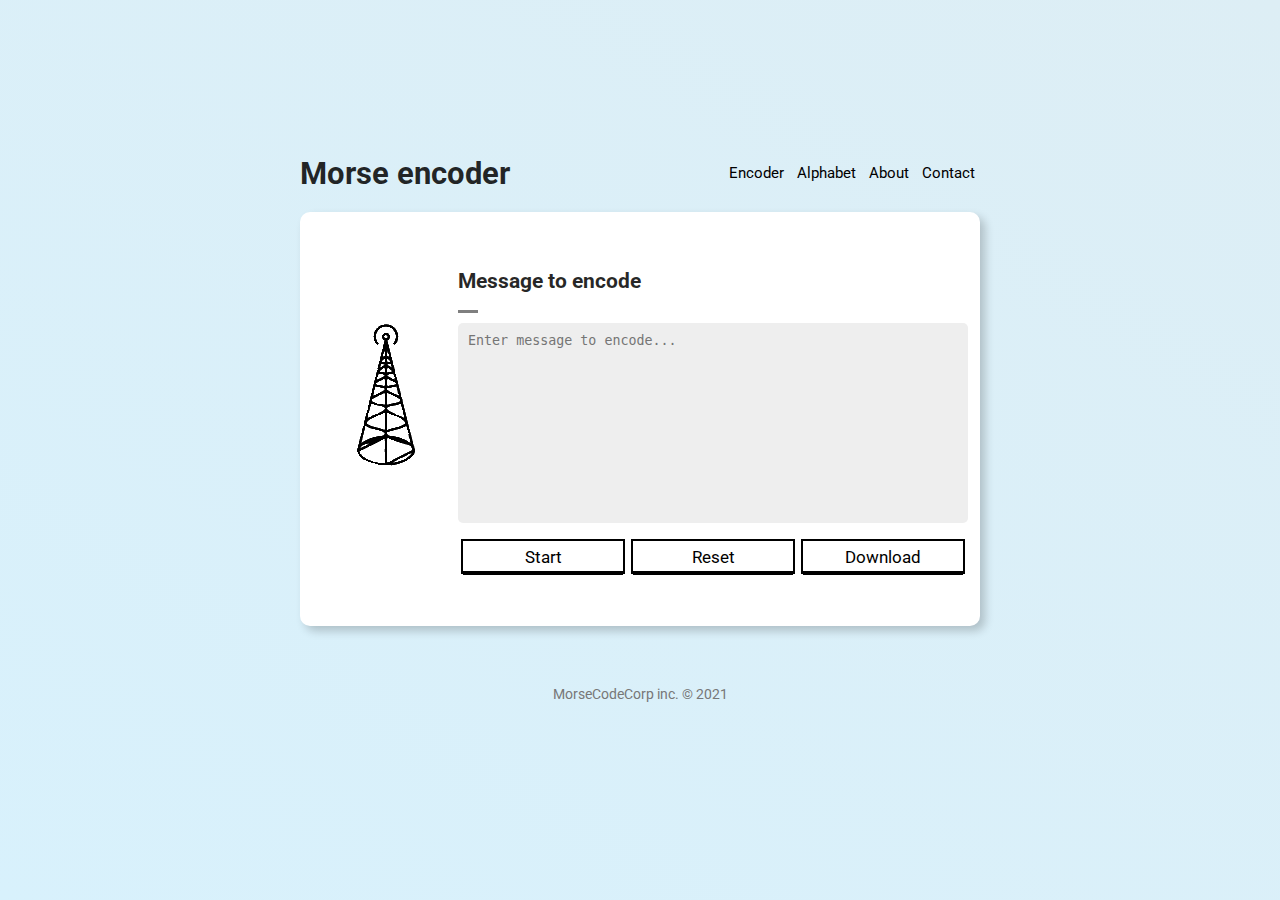
==== commit d46b7746: "Add download button" ====
--- a/index.html
+++ b/index.html
@@ -56,6 +56,7 @@
                 <div class="controls">
                   <div class="btn"><span>Start</span></div>
                   <div class="btn"><span>Reset</span></div>
+                  <div class="btn"><span>Download</span></div>
                 </div>
               </form>
             </div>
